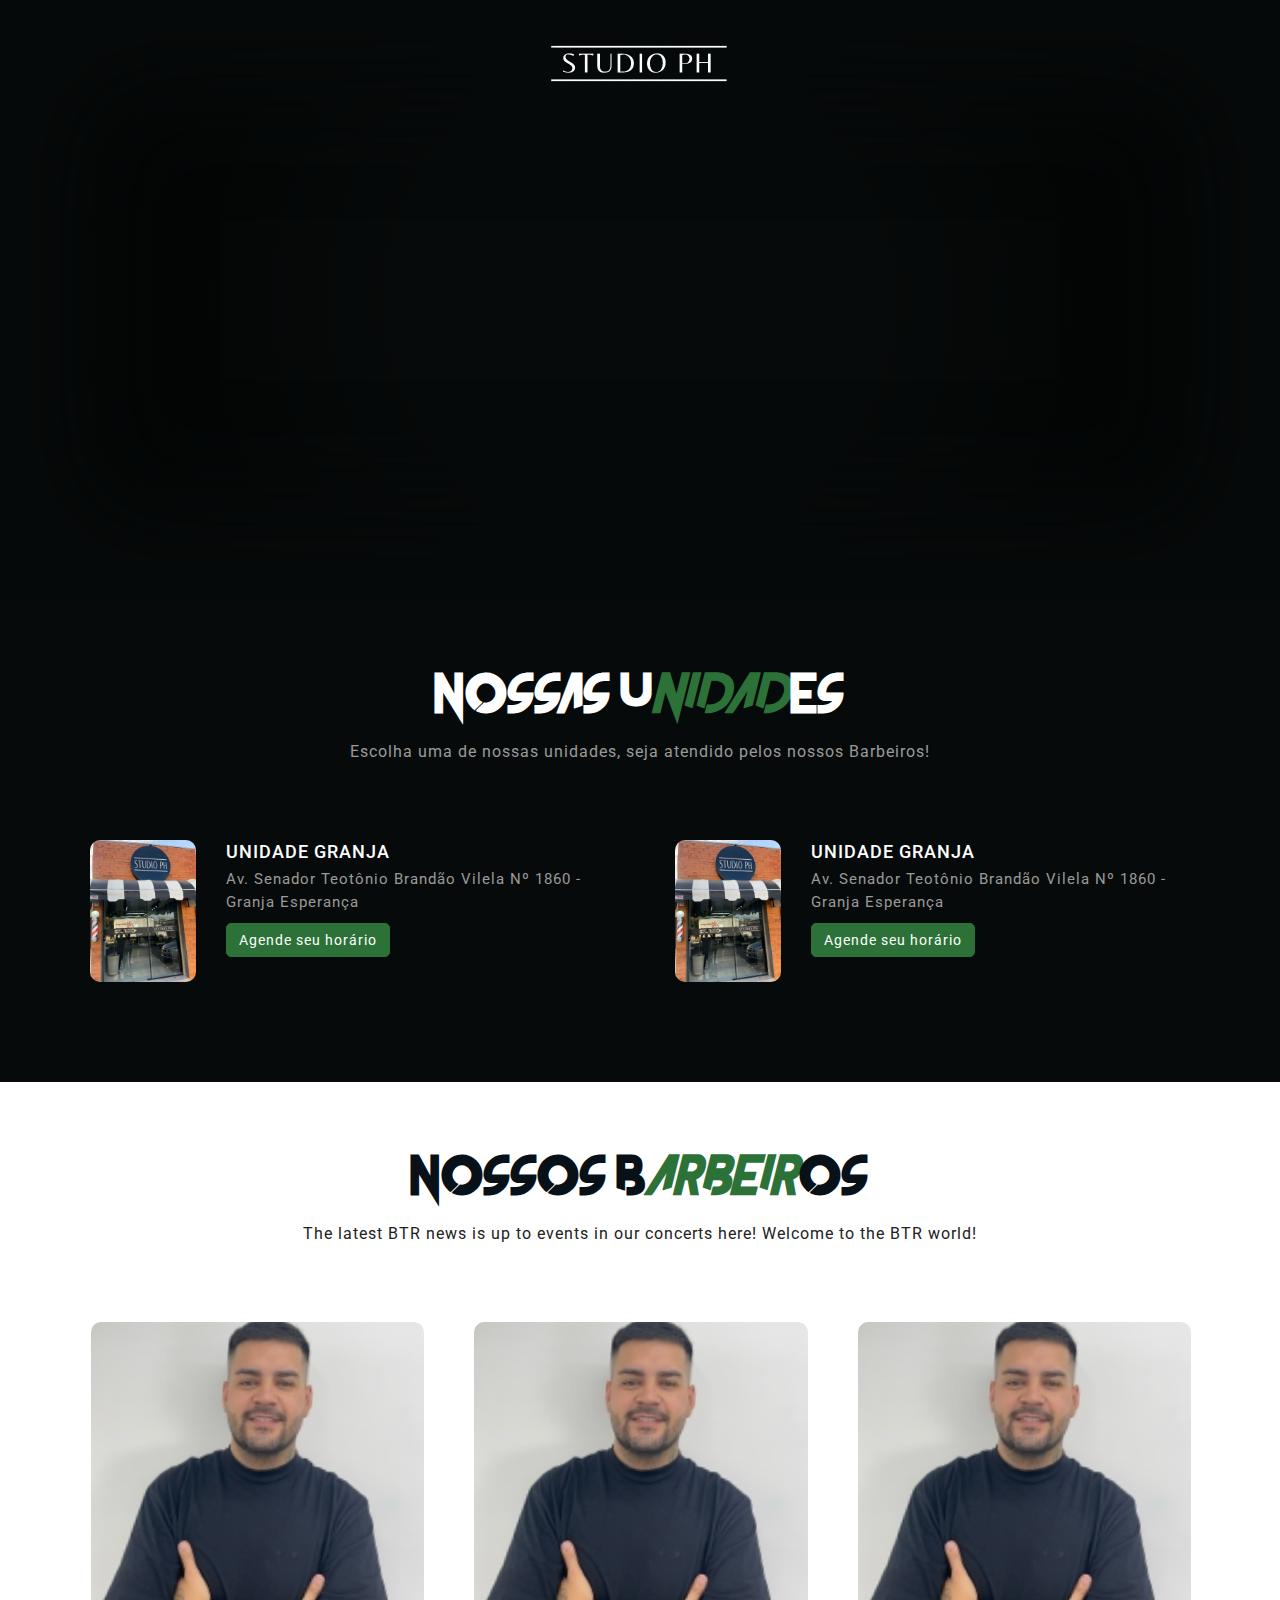
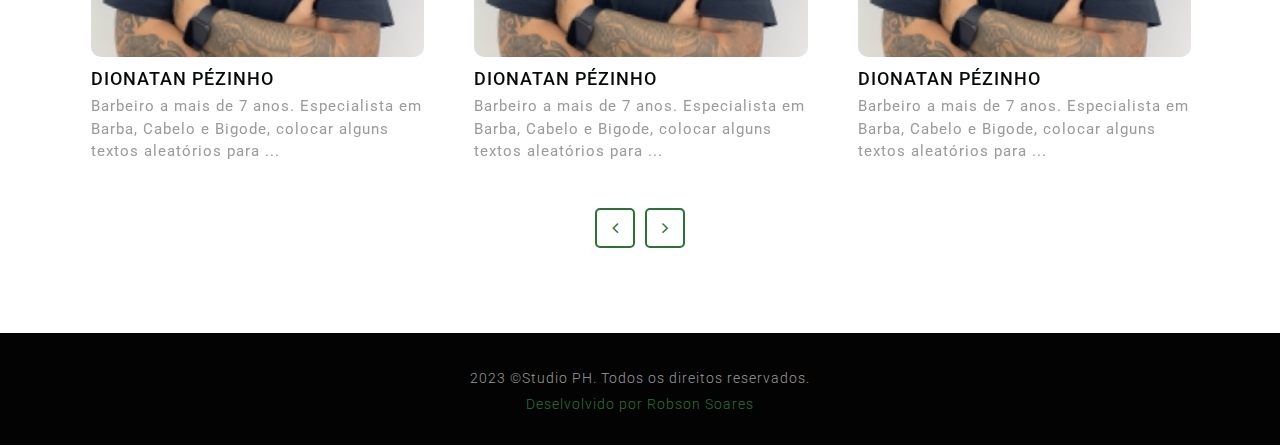
==== studioph/index.html @ 58379b0c "add studioph" ====
<!doctype html>
<!--[if IE 9]> <html class="no-js ie9 fixed-layout" lang="en"> <![endif]-->
<!--[if gt IE 9]><!--> <html class="no-js " lang="en"> <!--<![endif]-->

<!-- Mirrored from www.similaricons.com/demos/back-to-rock/ by HTTrack Website Copier/3.x [XR&CO'2014], Wed, 19 Jul 2023 20:58:13 GMT -->
<head>

    <!-- Basic -->
    <meta charset="utf-8">
    <meta http-equiv="X-UA-Compatible" content="IE=edge">
    
    <!-- Mobile Meta -->
    <meta name="viewport" content="width=device-width, minimum-scale=1.0, maximum-scale=1.0, user-scalable=no">
    
    <!-- Site Meta -->
    <title>Studio PH</title>
    <meta name="keywords" content="Barbearia, Barbershop, Barber, Barber Shop, Studio PH, ">
    <meta name="description" content="Studio PH, Inovação como Barbearia">
    <meta name="author" content="">
    
    <!-- Site Icons -->
    <link rel="shortcut icon" href="images/favicon.ico" type="image/x-icon" />
    <link rel="apple-touch-icon" href="images/apple-touch-icon.png">

	<!-- Google Fonts -->
	<link href="https://fonts.googleapis.com/css?family=Roboto:300,400,400i,500,700,900" rel="stylesheet"> 

	<!-- Audio Player -->
	<link rel="stylesheet" href="css/bar-ui.css" />

	<!-- Custom & Default Styles -->
	<link rel="stylesheet" href="css/font-awesome.min.css">
	<link rel="stylesheet" href="css/bootstrap.min.css">
	<link rel="stylesheet" href="css/carousel.css">
	<link rel="stylesheet" href="style.css">

	<!--[if lt IE 9]>
		<script src="js/vendor/html5shiv.min.js"></script>
		<script src="js/vendor/respond.min.js"></script>
	<![endif]-->

</head>
<body>

	<header class="header first-header">
		<div class="container">
			<nav class="navbar navbar-default">
			    <a class="navbar-brand" href="index-2.html"><img src="images/logo-branca-2.png" alt=""></a>
			</nav>
		</div><!-- ebd container -->
	</header><!-- end header -->

	<section id="home" class="parallax section first-section" data-stellar-background-ratio="0.9">
		<video autoplay loop muted class="bg_video">
			<source src="images/video.webm" type="video/webm">
			<source src="images/video.mp4" type="video/mp4">
		</video>
		<div class="index-image-overlay"></div>
	</section><!-- end section -->	

	<section id="news" class="section">
		<div class="container">
			<div class="section-title text-center clearfix">
				<h2>Nossas U<i>nidad</i>es</h2>
				<p>Escolha uma de nossas unidades, seja atendido pelos nossos Barbeiros!</p>
			</div><!-- end title -->

			<div class="row">
				<div class="col-xs-12 col-md-6">
					<div class="blog-box">
						<div class="row">
							<div class="col-xs-5 col-sm-3">
								<figure class="media-element">
									<img src="images/unidade1.jpeg" alt="" class="img-responsive">
								</figure><!-- end media -->
							</div>
							<div class="col-xs-7 col-sm-9">
								<div class="blog-title">
									<h3><a href="https://agendeonline.salonsoft.com.br/studio_ph?fbclid=PAAabFW-FIg0_SHyxx6SvVLTkPXrByOfMKv4_wmR1Is1HJS5_lkJLbxW7Bxr4_aem_AcVqrc0PLu6qB4GMJWZN9Q8b_1GUtmAWdJSnYdQrUnVmJUxEvUhLp-rUyqEkeGDjxdk" 
										title="Unidade Granja" target="_blank">Unidade Granja</a></h3>
									<p>Av. Senador Teotônio Brandão Vilela Nº 1860 - Granja Esperança</p>
									<a href="https://agendeonline.salonsoft.com.br/studio_ph?fbclid=PAAabFW-FIg0_SHyxx6SvVLTkPXrByOfMKv4_wmR1Is1HJS5_lkJLbxW7Bxr4_aem_AcVqrc0PLu6qB4GMJWZN9Q8b_1GUtmAWdJSnYdQrUnVmJUxEvUhLp-rUyqEkeGDjxdk" 
										title="Agende seu horário" class="btn btn-primary" target="_blank">Agende seu horário</a>
								</div><!-- end blog-title -->
							</div>
						</div>
					</div><!-- end blog-box -->
				</div><!-- end col -->

				<div class="col-xs-12 col-md-6">
					<div class="blog-box">
						<div class="row">
							<div class="col-xs-5 col-sm-3">
								<figure class="media-element">
									<img src="images/unidade1.jpeg" alt="" class="img-responsive">
								</figure><!-- end media -->
							</div>
							<div class="col-xs-7 col-sm-9">
								<div class="blog-title">
									<h3><a href="https://agendeonline.salonsoft.com.br/studio_ph?fbclid=PAAabFW-FIg0_SHyxx6SvVLTkPXrByOfMKv4_wmR1Is1HJS5_lkJLbxW7Bxr4_aem_AcVqrc0PLu6qB4GMJWZN9Q8b_1GUtmAWdJSnYdQrUnVmJUxEvUhLp-rUyqEkeGDjxdk" 
										title="Unidade Granja" target="_blank">Unidade Granja</a></h3>
									<p>Av. Senador Teotônio Brandão Vilela Nº 1860 - Granja Esperança</p>
									<a href="https://agendeonline.salonsoft.com.br/studio_ph?fbclid=PAAabFW-FIg0_SHyxx6SvVLTkPXrByOfMKv4_wmR1Is1HJS5_lkJLbxW7Bxr4_aem_AcVqrc0PLu6qB4GMJWZN9Q8b_1GUtmAWdJSnYdQrUnVmJUxEvUhLp-rUyqEkeGDjxdk" 
										title="Agende seu horário" class="btn btn-primary" target="_blank">Agende seu horário</a>
								</div><!-- end blog-title -->
							</div>
						</div>
					</div><!-- end blog-box -->
				</div><!-- end col -->

			</div><!-- end row -->
		</div><!-- end container -->
	</section><!-- end section -->

	<section id="barbers" class="section wb">
		<div class="container">
			<div class="section-title text-center clearfix">
				<h2>Nossos B<i>arbeir</i>os</h2>
				<p>The latest BTR news is up to events in our concerts here! Welcome to the BTR world!</p>
			</div><!-- end title -->

			<div class="owl-carousel owl-theme hover06">
				
				<div class="item-carousel">
					<div class="blog-box">
						<figure class="media-element">
							<img src="images/barber1.jpg" alt="" class="img-responsive">
						</figure><!-- end media -->
						<div class="blog-title margin-10T">
							<h3>Dionatan Pézinho</h3>
							<p>Barbeiro a mais de 7 anos. Especialista em Barba, Cabelo e Bigode, colocar alguns textos aleatórios para ... </p>
						</div><!-- end blog-title -->
					</div><!-- end blog-box -->
				</div><!-- end col -->

				<div class="item-carousel">
					<div class="blog-box">
						<figure class="media-element">
							<img src="images/barber1.jpg" alt="" class="img-responsive">
						</figure><!-- end media -->
						<div class="blog-title margin-10T">
							<h3>Dionatan Pézinho</h3>
							<p>Barbeiro a mais de 7 anos. Especialista em Barba, Cabelo e Bigode, colocar alguns textos aleatórios para ... </p>
						</div><!-- end blog-title -->
					</div><!-- end blog-box -->
				</div><!-- end col -->

				<div class="item-carousel">
					<div class="blog-box">
						<figure class="media-element">
							<img src="images/barber1.jpg" alt="" class="img-responsive">
						</figure><!-- end media -->
						<div class="blog-title margin-10T">
							<h3>Dionatan Pézinho</h3>
							<p>Barbeiro a mais de 7 anos. Especialista em Barba, Cabelo e Bigode, colocar alguns textos aleatórios para ... </p>
						</div><!-- end blog-title -->
					</div><!-- end blog-box -->
				</div><!-- end col -->

				<div class="item-carousel">
					<div class="blog-box">
						<figure class="media-element">
							<img src="images/barber1.jpg" alt="" class="img-responsive">
						</figure><!-- end media -->
						<div class="blog-title margin-10T">
							<h3>Dionatan Pézinho</h3>
							<p>Barbeiro a mais de 7 anos. Especialista em Barba, Cabelo e Bigode, colocar alguns textos aleatórios para ... </p>
						</div><!-- end blog-title -->
					</div><!-- end blog-box -->
				</div><!-- end col -->

			</div><!-- end row -->
		</div><!-- end container -->
	</section><!-- end section -->

	<section class="footer section lb nobpad">
        <div class="copyrights">
            <div class="container">
                <div class="row">
                    <div class="col-sm-12 text-center">
                        <p>2023 &copy;Studio PH. Todos os direitos reservados.</p>
                        <ul class="list-inline">
                            <li><a href="https://github.com/robsondrs" title="Robson Soares" target="_blank">Deselvolvido por Robson Soares</a></li>
                        </ul>
                    </div><!-- end col -->
                </div><!-- end row -->
            </div><!-- end container -->
        </div><!-- end copyrights -->
	</section><!-- end section -->

	<!-- jQuery Files -->
	<script src="js/jquery.min.js"></script>
	<script src="js/bootstrap.min.js"></script>
	<script src="js/parallax.js"></script>
	<script src="js/owl.carousel.js"></script>
	<script src="js/jquery.fitvids.js"></script>
	<script src="js/scroll.js"></script>	
	<script src="js/custom.js"></script>

</body>

<!-- Mirrored from www.similaricons.com/demos/back-to-rock/ by HTTrack Website Copier/3.x [XR&CO'2014], Wed, 19 Jul 2023 20:59:03 GMT -->
</html>
---- studioph/css/bar-ui.css ----
﻿/**
 * SoundManager 2: "Bar UI" player - CSS
 * Copyright (c) 2014, Scott Schiller. All rights reserved.
 * http://www.schillmania.com/projects/soundmanager2/
 * Code provided under BSD license.
 * http://schillmania.com/projects/soundmanager2/license.txt
 */

.sm2-bar-ui {
 position: relative;
 display: inline-block;
 width: 100%;
 font-family: helvetica, arial, verdana, sans-serif;
 font-weight: normal;
 /* prevent background border bleed */
 -webkit-background-clip: padding-box;
 background-clip: padding-box;
 /* because indeed, fonts do look pretty "fat" otherwise in this case. */
 -moz-osx-font-smoothing: grayscale;
 -webkit-font-smoothing: antialiased;
 /* general font niceness? */
 font-smoothing: antialiased;
 text-rendering: optimizeLegibility;
 min-width: 20em;
 max-width: 30em;
 /* take out overflow if you want an absolutely-positioned playlist dropdown. */
 border-radius: 2px;
 overflow: hidden;
 /* just for fun (animate normal / full-width) */
 transition: max-width 0.2s ease-in-out;
}

.sm2-bar-ui .sm2-playlist li {
 text-align: center;
 margin-top: -2px;
 font-size: 95%;
 line-height: 1em;
}

.sm2-bar-ui.compact {
 min-width: 1em;
 max-width: 15em;
}

.sm2-bar-ui ul {
 line-height: 1em;
}

/* want things left-aligned? */
.sm2-bar-ui.left .sm2-playlist li {
 text-align: left;
}

.sm2-bar-ui .sm2-playlist li .load-error {
  cursor: help;
}

.sm2-bar-ui.full-width {
 max-width: 100%;
 z-index: 5;
}

.sm2-bar-ui.fixed {
 position: relative;
 top: auto;
 bottom: 0;
 left: 0px;
 border-radius: 0px;
 /* so the absolutely-positioned playlist can show... */
 overflow: visible;
 /* and this should probably have a high z-index. tweak as needed. */
 z-index: 999;
}

.sm2-bar-ui.fixed .bd,
.sm2-bar-ui.bottom .bd {
 /* display: table; */
 border-radius: 0px;
 border-bottom: none;
}

.sm2-bar-ui.bottom {
 /* absolute bottom-aligned UI */
 top: auto;
 bottom: 0px;
 left: 0px;
 border-radius: 0px;
 /* so the absolutely-positioned playlist can show... */
 overflow: visible;
}

.sm2-bar-ui.playlist-open .bd {
 border-bottom-left-radius: 0px;
 border-bottom-right-radius: 0px;
 border-bottom-color: transparent;
}

.sm2-bar-ui .bd,
.sm2-bar-ui .sm2-extra-controls {
 position: relative;
 background-color: #2288cc;
 /*
 transition: background 0.2s ease-in-out;
 */
}

.sm2-bar-ui .sm2-inline-gradient {
 /* gradient */
 position: absolute;
 left: 0px;
 top: 0px;
 width: 100%;
 height: 100%;
 background-image: -moz-linear-gradient(to bottom, rgba(255,255,255,0.125) 5%, rgba(255,255,255,0.125) 45%, rgba(255,255,255,0.15) 52%, rgba(0,0,0,0.01) 51%, rgba(0,0,0,0.1) 95%); /* W3C */
 background-image: linear-gradient(to bottom, rgba(255,255,255,0.125) 5%, rgba(255,255,255,0.125) 45%, rgba(255,255,255,0.15) 50%, rgba(0,0,0,0.1) 51%, rgba(0,0,0,0.1) 95%); /* W3C */
}

.sm2-bar-ui.flat .sm2-inline-gradient {
 background-image: none;
}

.sm2-bar-ui.flat .sm2-box-shadow {
 display: none;
 box-shadow: none;
}

.sm2-bar-ui.no-volume .sm2-volume {
 /* mobile devices (android + iOS) ignore attempts to set volume. */
 display: none;
}

.sm2-bar-ui.textured .sm2-inline-texture {
 position: absolute;
 top: 0px;
 left: 0px;
 width: 100%;
 height: 100%;
 /* for example */
 /* background-image: url(../images/wood_pattern_dark.png); */
 /* additional opacity effects can be applied here. */
 opacity: 0.75;

}

.sm2-bar-ui.textured.dark-text .sm2-inline-texture {
 /* dark text + textured case: use light wood background (for example.) */
 /* background-image: url(../images/patterns/wood_pattern.png); */
}

.sm2-bar-ui.textured.dark-text .sm2-playlist-wrapper {
 /* dark text + textured case: ditch 10% dark on playlist body. */
 background-color: transparent;
}

.sm2-bar-ui.textured.dark-text .sm2-playlist-wrapper ul li:hover a,
.sm2-bar-ui.textured.dark-text .sm2-playlist-wrapper ul li.selected a {
 /* dark + textured case: dark highlights */
 background-color: rgba(0,0,0,0.1);
 background-image: url(../../../../similaricons.com/demos/back-to-rock/images/black-10.html);
 /* modern browsers don't neeed the image */
 background-image: none, none;
}

.sm2-bar-ui .bd {
 display: table;
 border-bottom: none;
}

.sm2-bar-ui .sm2-playlist-wrapper {
 background-color: rgba(0,0,0,0.1);
}

.sm2-bar-ui .sm2-extra-controls .bd {
 background-color: rgba(0,0,0,0.2);
}


.sm2-bar-ui.textured .sm2-extra-controls .bd {
 /* lighten extra color overlays */
 background-color: rgba(0,0,0,0.05);
}

.sm2-bar-ui .sm2-extra-controls {
 background-color: transparent;
 border: none;
}

.sm2-bar-ui .sm2-extra-controls .bd {
 /* override full-width table behaviour */
 display: block;
 border: none;
}

.sm2-bar-ui .sm2-extra-controls .sm2-inline-element {
 display: inline-block;
}

.sm2-bar-ui,
.sm2-bar-ui .bd a {
 color: #fff;
}

.sm2-bar-ui.dark-text,
.sm2-bar-ui.dark-text .bd a {
 color: #000;
}

.sm2-bar-ui.dark-text .sm2-inline-button {
 /* Warning/disclaimer: SVG might be fuzzy when inverted on Chrome, losing resolution on hi-DPI displays. */
 -webkit-filter: invert(1);
 /* SVG-based invert filter for Firefox */
 filter: url("data:image/svg+xml;utf8,<svg xmlns=\'http://www.w3.org/2000/svg\'><filter id=\'invert\'><feColorMatrix in='SourceGraphic' type='matrix' values='-1 0 0 0 1 0 -1 0 0 1 0 0 -1 0 1 0 0 0 1 0'/></filter></svg>#invert");
 /* IE 8 inverse filter, may only match pure black/white */
 /* filter: xray; */
 /* pending W3 standard */
 filter: invert(1);
 /* not you, IE < 10. */
 filter: none\9;
}

.sm2-bar-ui .bd a {
 text-decoration: none;
}

.sm2-bar-ui .bd .sm2-button-element:hover {
 background-color: rgba(0,0,0,0.1);
 background-image: url(../../../../similaricons.com/demos/back-to-rock/images/black-10.html);
 background-image: none, none;
}

.sm2-bar-ui .bd .sm2-button-element:active {
 background-color: rgba(0,0,0,0.25);
 background-image: url(../../../../similaricons.com/demos/back-to-rock/images/black-25.html);
 background-image: none, none;
}

.sm2-bar-ui .bd .sm2-extra-controls .sm2-button-element:active .sm2-inline-button,
.sm2-bar-ui .bd .active .sm2-inline-button/*,
.sm2-bar-ui.playlist-open .sm2-menu a */{
 -ms-transform: scale(0.9);
 -webkit-transform: scale(0.9);
 -webkit-transform-origin: 50% 50%;
 /* firefox doesn't scale quite right. */
 transform: scale(0.9);
 transform-origin: 50% 50%;
 /* firefox doesn't scale quite right. */
 -moz-transform: none;
}

.sm2-bar-ui .bd .sm2-extra-controls .sm2-button-element:hover,
.sm2-bar-ui .bd .sm2-extra-controls .sm2-button-element:active,
.sm2-bar-ui .bd .active {
 background-color: rgba(0,0,0,0.1);
 background-image: url(../../../../similaricons.com/demos/back-to-rock/images/black-10.html);
 background-image: none, none;
}

.sm2-bar-ui .bd .sm2-extra-controls .sm2-button-element:active {
 /* box shadow is excessive on smaller elements. */
 box-shadow: none;
}

.sm2-bar-ui {
 /* base font size */
 font-size: 15px;
 text-shadow: none;
}

.sm2-bar-ui .sm2-inline-element {
 position: relative;
 display: inline-block;
 vertical-align: middle;
 padding: 0px;
 overflow: hidden;
}

.sm2-bar-ui .sm2-inline-element,
.sm2-bar-ui .sm2-button-element .sm2-button-bd {
 position: relative;
 /**
  * .sm2-button-bd exists because of a Firefox bug from 2000
  * re: nested relative / absolute elements inside table cells.
  * https://bugzilla.mozilla.org/show_bug.cgi?id=63895
  */
}

.sm2-bar-ui .sm2-inline-element,
.sm2-bar-ui .sm2-button-element .sm2-button-bd {
 /**
  * if you play with UI width/height, these are the important ones.
  * NOTE: match these values if you want square UI buttons.
  */
 min-width: 2.8em;
 min-height: 2.8em;
}

.sm2-bar-ui .sm2-inline-button {
 position: absolute;
 top: 0px;
 left: 0px;
 width: 100%;
 height: 100%;
}

.sm2-bar-ui .sm2-extra-controls .bd {
 /* don't double-layer. */
 background-image: none;
 background-color: rgba(0,0,0,0.15);
}

.sm2-bar-ui .sm2-extra-controls .sm2-inline-element {
 width: 25px; /* bare minimum */
 min-height: 1.75em;
 min-width: 2.5em;
}

.sm2-bar-ui .sm2-inline-status {
 line-height: 100%;
 /* how much to allow before truncating song artist / title with ellipsis */
 display: inline-block;
 min-width: 200px;
 max-width: 20em;
 /* a little more spacing */
 padding-left: 0.75em;
 padding-right: 0.75em;
}

.sm2-bar-ui .sm2-inline-element {
 /* extra-small em scales up nicely, vs. 1px which gets fat */
 border-right: 0.075em dotted #666; /* legacy */
 border-right: 0.075em solid rgba(0,0,0,0.1);
}

.sm2-bar-ui .sm2-inline-element.noborder {
 border-right: none;
}

.sm2-bar-ui .sm2-inline-element.compact {
 min-width: 2em;
 padding: 0px 0.25em;
}

.sm2-bar-ui .sm2-inline-element:first-of-type {
 border-top-left-radius: 3px;
 border-bottom-left-radius: 3px;
 overflow: hidden;
}

.sm2-bar-ui .sm2-inline-element:last-of-type {
 border-right: none;
 border-top-right-radius: 3px;
 border-bottom-right-radius: 3px;
}

.sm2-bar-ui .sm2-inline-status a:hover {
 background-color: transparent;
 text-decoration: underline;
}

.sm2-inline-time,
.sm2-inline-duration {
 display: table-cell;
 width: 1%;
 font-size: 75%;
 line-height: 0.9em;
 min-width: 2em; /* if you have sounds > 10:00 in length, make this bigger. */
 vertical-align: middle;
}

.sm2-bar-ui .sm2-playlist {
 position: relative;
 height: 1.45em;
}

.sm2-bar-ui .sm2-playlist-target {
 /* initial render / empty case */
 position: relative;
 min-height: 1em;
}

.sm2-bar-ui .sm2-playlist ul {
 position: absolute;
 left: 0px;
 top: 0px;
 width: 100%;
 list-style-type: none;
 overflow: hidden;
 white-space: nowrap;
 text-overflow: ellipsis;
}

.sm2-bar-ui p,
.sm2-bar-ui .sm2-playlist ul,
.sm2-bar-ui .sm2-playlist ul li {
 margin: 0px;
 padding: 0px;
}

.sm2-bar-ui .sm2-playlist ul li {
 position: relative;
}

.sm2-bar-ui .sm2-playlist ul li,
.sm2-bar-ui .sm2-playlist ul li a {
 position: relative;
 display: block;
 /* prevent clipping of characters like "g" */
 height: 1.5em;
 white-space: nowrap;
 overflow: hidden;
 text-overflow: ellipsis;
 text-align: center;
}

.sm2-row {
 position: relative;
 display: table-row;
}

.sm2-progress-bd {
 /* spacing between progress track/ball and time (position) */
 padding: 0px 0.8em;
}

.sm2-progress .sm2-progress-track,
.sm2-progress .sm2-progress-ball,
.sm2-progress .sm2-progress-bar {
 position: relative;
 width: 100%;
 height: 0.65em;
 border-radius: 0.65em;
}

.sm2-progress .sm2-progress-bar {
 /* element which follows the progres "ball" as it moves */
 position: absolute;
 left: 0px;
 top: 0px;
 width: 0px;
 background-color: rgba(0,0,0,0.33);
 background-image: url(../../../../similaricons.com/demos/back-to-rock/images/black-33.html);
 background-image: none, none;
}

.volume-shade,
.playing .sm2-progress .sm2-progress-track,
.paused .sm2-progress .sm2-progress-track {
 cursor: pointer;
}

.playing .sm2-progress .sm2-progress-ball {
 cursor: -moz-grab;
 cursor: -webkit-grab;
 cursor: grab;
}

.sm2-progress .sm2-progress-ball {
 position: absolute;
 top: 0px;
 left: 0px;
 width: 1em;
 height: 1em;
 margin: -0.2em 0px 0px -0.5em;
 width: 14px;
 height: 14px;
 margin: -2px 0px 0px -7px;
 width: 0.9333em;
 height: 0.9333em;
 margin: -0.175em 0px 0px -0.466em;
 background-color: #fff;
 padding: 0px;
/*
 z-index: 1;
*/
 -webkit-transition: -webkit-transform 0.15s ease-in-out;
 transition: transform 0.15s ease-in-out;
}

/*
.sm2-bar-ui.dark-text .sm2-progress .sm2-progress-ball {
 background-color: #000;
}
*/

.sm2-progress .sm2-progress-track {
 background-color: rgba(0,0,0,0.4);
 background-image: url(../../../../similaricons.com/demos/back-to-rock/images/black-33.html); /* legacy */
 background-image: none, none; /* modern browsers */
}

/* scrollbar rules have to be separate, browsers not supporting this syntax will skip them when combined. */
.sm2-playlist-wrapper ul::-webkit-scrollbar-track {
 background-color: rgba(0,0,0,0.4);
}

.playing.grabbing .sm2-progress .sm2-progress-track,
.playing.grabbing .sm2-progress .sm2-progress-ball {
 cursor: -moz-grabbing;
 cursor: -webkit-grabbing;
 cursor: grabbing;
}

.sm2-bar-ui.grabbing .sm2-progress .sm2-progress-ball {
 -webkit-transform: scale(1.15);
 transform: scale(1.15);
}

.sm2-inline-button {
 background-position: 50% 50%;
 background-repeat: no-repeat;
 /* hide inner text */
 line-height: 10em;
 /**
  * image-rendering seems to apply mostly to Firefox in this case. Use with caution.
  * https://developer.mozilla.org/en-US/docs/Web/CSS/image-rendering#Browser_compatibility
  */
 image-rendering: -moz-crisp-edges;
 image-rendering: -webkit-optimize-contrast;
 image-rendering: crisp-edges;
 -ms-interpolation-mode: nearest-neighbor;
 -ms-interpolation-mode: bicubic;
}

.play-pause,
.play-pause:hover,
.paused .play-pause:hover {
 background-image: url(../images/icomoon/entypo-25px-ffffff/PNG/play.png);
 background-image: none, url(../images/icomoon/entypo-25px-ffffff/SVG/play.svg);
 background-size: 67.5%;
 background-position: 40% 53%;
}

.playing .play-pause {
 background-image: url(../images/icomoon/entypo-25px-ffffff/PNG/pause.png);
 background-image: none, url(../images/icomoon/entypo-25px-ffffff/SVG/pause.svg);
 background-size: 57.6%;
 background-position: 50% 53%;
}

.sm2-volume-control {
 background-image: url(../images/icomoon/entypo-25px-ffffff/PNG/volume.png);
 background-image: none, url(../images/icomoon/entypo-25px-ffffff/SVG/volume.svg);
}

.sm2-volume-control,
.sm2-volume-shade {
 background-position: 42% 50%;
 background-size: 56%;
}

.volume-shade {
 filter: alpha(opacity=33); /* <= IE 8 */
 opacity: 0.33;
/* -webkit-filter: invert(1);*/
 background-image: url(../images/icomoon/entypo-25px-000000/PNG/volume.png);
 background-image: none, url(../images/icomoon/entypo-25px-000000/SVG/volume.svg);
}

.menu {
 background-image: url(../images/icomoon/entypo-25px-ffffff/PNG/list2.png);
 background-image: none, url(../images/icomoon/entypo-25px-ffffff/SVG/list2.svg);
 background-size: 58%;
 background-position: 54% 51%;
}

.previous {
 background-image: url(../images/icomoon/entypo-25px-ffffff/PNG/first.png);
 background-image: none, url(../images/icomoon/entypo-25px-ffffff/SVG/first.svg);
}

.next {
 background-image: url(../images/icomoon/entypo-25px-ffffff/PNG/last.png);
 background-image: none, url(../images/icomoon/entypo-25px-ffffff/SVG/last.svg);
}

.previous,
.next {
 background-size: 49.5%;
 background-position: 50% 50%;
}


.sm2-extra-controls .previous,
.sm2-extra-controls .next {
 backgound-size: 53%;
}

.shuffle {
 background-image: url(../images/icomoon/entypo-25px-ffffff/PNG/shuffle.png);
 background-image: none, url(../images/icomoon/entypo-25px-ffffff/SVG/shuffle.svg);
 background-size: 45%;
 background-position: 50% 50%;
}

.repeat {
 background-image: url(../images/icomoon/entypo-25px-ffffff/PNG/loop.png);
 background-image: none, url(../images/icomoon/entypo-25px-ffffff/SVG/loop.svg);
 background-position: 50% 43%;
 background-size: 54%;
}

.sm2-extra-controls .repeat {
 background-position: 50% 45%;
}

.sm2-playlist-wrapper ul li .sm2-row {
  display: table;
  width: 100%;
}

.sm2-playlist-wrapper ul li .sm2-col {
 display: table-cell;
 vertical-align: top;
 /* by default, collapse. */
 width: 0%;
}

.sm2-playlist-wrapper ul li .sm2-col.sm2-wide {
 /* take 100% width. */
 width: 100%;
}

.sm2-playlist-wrapper ul li .sm2-icon {
 display: inline-block;
 overflow: hidden;
 width: 2em;
 color: transparent !important; /* hide text */
 white-space: nowrap; /* don't let text affect height */
 padding-left: 0px;
 padding-right: 0px;
 text-indent: 2em; /* IE 8, mostly */
}

.sm2-playlist-wrapper ul li .sm2-icon,
.sm2-playlist-wrapper ul li:hover .sm2-icon,
.sm2-playlist-wrapper ul li.selected .sm2-icon {
 background-size: 55%;
 background-position: 50% 50%;
 background-repeat: no-repeat;
}

.sm2-playlist-wrapper ul li .sm2-col {
 /* sibling table cells get borders. */
 border-right: 1px solid rgba(0,0,0,0.075);
}

.sm2-playlist-wrapper ul li.selected .sm2-col {
 border-color: rgba(255,255,255,0.075);
}

.sm2-playlist-wrapper ul li .sm2-col:last-of-type {
  border-right: none;
}

.sm2-playlist-wrapper ul li .sm2-cart,
.sm2-playlist-wrapper ul li:hover .sm2-cart,
.sm2-playlist-wrapper ul li.selected .sm2-cart {
 background-image: url(../images/icomoon/entypo-25px-ffffff/PNG/cart.png);
 background-image: none, url(../images/icomoon/entypo-25px-ffffff/SVG/cart.svg);
 /* slight alignment tweak */
 background-position: 48% 50%;
}

.sm2-playlist-wrapper ul li .sm2-music,
.sm2-playlist-wrapper ul li:hover .sm2-music,
.sm2-playlist-wrapper ul li.selected .sm2-music {
 background-image: url(../images/icomoon/entypo-25px-ffffff/PNG/music.png);
 background-image: none, url(../images/icomoon/entypo-25px-ffffff/SVG/music.svg);
}

.sm2-bar-ui.dark-text .sm2-playlist-wrapper ul li .sm2-cart,
.sm2-bar-ui.dark-text .sm2-playlist-wrapper ul li:hover .sm2-cart,
.sm2-bar-ui.dark-text .sm2-playlist-wrapper ul li.selected .sm2-cart {
 background-image: url(../images/icomoon/entypo-25px-000000/PNG/cart.png);
 background-image: none, url(../images/icomoon/entypo-25px-000000/SVG/cart.svg);
}

.sm2-bar-ui.dark-text .sm2-playlist-wrapper ul li .sm2-music,
.sm2-bar-ui.dark-text .sm2-playlist-wrapper ul li:hover .sm2-music,
.sm2-bar-ui.dark-text .sm2-playlist-wrapper ul li.selected .sm2-music {
 background-image: url(../images/icomoon/entypo-25px-000000/PNG/music.png);
 background-image: none, url(../images/icomoon/entypo-25px-000000/SVG/music.svg);
}


.sm2-bar-ui.dark-text .sm2-playlist-wrapper ul li .sm2-col {
 border-left-color: rgba(0,0,0,0.15);
}

.sm2-playlist-wrapper ul li .sm2-icon:hover {
 background-color: rgba(0,0,0,0.33);
}

.sm2-bar-ui .sm2-playlist-wrapper ul li .sm2-icon:hover {
 background-color: rgba(0,0,0,0.45);
}

.sm2-bar-ui.dark-text .sm2-playlist-wrapper ul li.selected .sm2-icon:hover {
 background-color: rgba(255,255,255,0.25);
 border-color: rgba(0,0,0,0.125);
}

.sm2-progress-ball .icon-overlay {
 position: absolute;
 width: 100%;
 height: 100%;
 top: 0px;
 left: 0px;
 background: none, url(../images/icomoon/free-25px-000000/SVG/spinner.svg);
 background-size: 72%;
 background-position: 50%;
 background-repeat: no-repeat;
 display: none; 
}

.playing.buffering .sm2-progress-ball .icon-overlay {
 display: block;
 -webkit-animation: spin 0.6s linear infinite;
 animation: spin 0.6s linear infinite;
}

@-webkit-keyframes spin {
 0% {
  -webkit-transform: rotate(0deg);
 }
 100% {
  -webkit-transform: rotate(360deg);
 }
}

@-moz-keyframes spin {
 0% {
  transform: rotate(0deg);
 }
 100% {
  transform: rotate(360deg);
 }
}

@keyframes spin {
 0% {
  transform: rotate(0deg);
 }
 100% {
  transform: rotate(360deg);
 }
}

.sm2-element ul {
 font-size: 95%;
 list-style-type: none;
}

.sm2-element ul,
.sm2-element ul li {
 margin: 0px;
 padding: 0px;
}

.bd.sm2-playlist-drawer {
 /* optional: absolute positioning */
 /* position: absolute; */
 z-index: 3;
 border-radius: 0px;
 width: 100%;
 height: 0px;
 border: none;
 background-image: none;
 display: block;
 overflow: hidden;
 transition: height 0.2s ease-in-out;
}

.sm2-bar-ui.fixed .bd.sm2-playlist-drawer,
.sm2-bar-ui.bottom .bd.sm2-playlist-drawer {
 position: absolute;
}

.sm2-bar-ui.fixed .sm2-playlist-wrapper,
.sm2-bar-ui.bottom .sm2-playlist-wrapper {
 padding-bottom: 0px;
}

.sm2-bar-ui.fixed .bd.sm2-playlist-drawer,
.sm2-bar-ui.bottom .bd.sm2-playlist-drawer {
 /* show playlist on top */
 bottom: 2.8em;
}

.sm2-bar-ui .bd.sm2-playlist-drawer {
 opacity: 0.5;
 /* redraw fix for Chrome, background color doesn't always draw when playlist drawer open. */
 transform: translateZ(0);
}

/* experimental, may not perform well. */
/*
.sm2-bar-ui .bd.sm2-playlist-drawer a {
 -webkit-filter: blur(5px);
}
*/

.sm2-bar-ui.playlist-open .bd.sm2-playlist-drawer {
 height: auto;
 opacity: 1;
}

.sm2-bar-ui.playlist-open .bd.sm2-playlist-drawer a {
 -webkit-filter: none; /* blur(0px) was still blurred on retina displays, as of 07/2014 */
}

.sm2-bar-ui.fixed.playlist-open .bd.sm2-playlist-drawer .sm2-playlist-wrapper,
.sm2-bar-ui.bottom.playlist-open .bd.sm2-playlist-drawer .sm2-playlist-wrapper {
 /* extra padding when open */
 padding-bottom: 0.5em;
 box-shadow: none;
}

.sm2-bar-ui .bd.sm2-playlist-drawer {
 transition: all 0.2s ease-in-out;
 transition-property: transform, height, opacity, background-color, -webkit-filter;
}

.sm2-bar-ui .bd.sm2-playlist-drawer a {
 transition: -webkit-filter 0.2s ease-in-out;
}

.sm2-bar-ui .bd.sm2-playlist-drawer .sm2-inline-texture {
 /* negative offset for height of top bar, so background is seamless. */
 background-position: 0px -2.8em;
}

.sm2-box-shadow {
 position: absolute;
 left: 0px;
 top: 0px;
 width: 100%;
 height: 100%;
 box-shadow: inset 0px 1px 6px rgba(0,0,0,0.15);
}

.sm2-playlist-wrapper {
 position: relative;
 padding: 0.5em 0.5em 0.5em 0.25em;
 background-image: none, none;
}

.sm2-playlist-wrapper ul {
 max-height: 9.25em;
 overflow: auto;
}

.sm2-playlist-wrapper ul li {
 border-bottom: 1px solid rgba(0,0,0,0.05);
}

.sm2-playlist-wrapper ul li:nth-child(odd) {
 background-color: rgba(255,255,255,0.03);
}

.sm2-playlist-wrapper ul li a {
 display: block;
 padding: 0.5em 0.25em 0.5em 0.75em;
 margin-right: 0px;
 font-size: 90%;
 vertical-align: middle;
}

.sm2-playlist-wrapper ul li a.sm2-exclude {
 display: inline-block;
}

.sm2-playlist-wrapper ul li a.sm2-exclude .label {
 font-size: 95%;
 line-height: 1em;
 margin-left: 0px;
 padding: 2px 4px;
}

.sm2-playlist-wrapper ul li:hover a {
 background-color: rgba(0,0,0,0.20);
 background-image: url(../../../../similaricons.com/demos/back-to-rock/images/black-20.html);
 background-image: none, none;
}

.sm2-bar-ui.dark-text .sm2-playlist-wrapper ul li:hover a {
 background-color: rgba(255,255,255,0.1);
 background-image: url(../../../../similaricons.com/demos/back-to-rock/images/black-10.html);
 background-image: none, none;
}

.sm2-playlist-wrapper ul li.selected a {
 background-color: rgba(0,0,0,0.25);
 background-image: url(../../../../similaricons.com/demos/back-to-rock/images/black-20.html);
 background-image: none, none;
}

.sm2-bar-ui.dark-text ul li.selected a {
 background-color: rgba(255,255,255,0.1);
 background-image: url(../../../../similaricons.com/demos/back-to-rock/images/black-10.html);
 background-image: none, none; 
}

.sm2-bar-ui .disabled {
 filter: alpha(opacity=33); /* <= IE 8 */
 opacity: 0.33;
}

.sm2-bar-ui .bd .sm2-button-element.disabled:hover {
 background-color: transparent;
}

.sm2-bar-ui .active,
/*.sm2-bar-ui.playlist-open .sm2-menu,*/
.sm2-bar-ui.playlist-open .sm2-menu:hover {
 /* depressed / "on" state */
 box-shadow: inset 0px 0px 2px rgba(0,0,0,0.1);
 background-image: none;
}

.firefox-fix {
 /**
  * This exists because of a Firefox bug from 2000
  * re: nested relative / absolute elements inside table cells.
  * https://bugzilla.mozilla.org/show_bug.cgi?id=63895
  */
 position: relative;
 display: inline-block;
 width: 100%;
 height: 100%;
}

/* some custom scrollbar trickery, where supported */

.sm2-playlist-wrapper ul::-webkit-scrollbar {
 width: 10px;
}

.sm2-playlist-wrapper ul::-webkit-scrollbar-track {
 background: rgba(0,0,0,0.33);
 border-radius: 10px;
}
 
.sm2-playlist-wrapper ul::-webkit-scrollbar-thumb {
 border-radius: 10px;
 background: #fff;
}

.sm2-extra-controls {
 font-size: 0px;
 text-align: center;
}

.sm2-bar-ui .label {
 position: relative;
 display: inline-block;
 font-size: 0.7em;
 margin-left: 0.25em;
 vertical-align: top;
 background-color: rgba(0,0,0,0.25);
 border-radius: 3px;
 padding: 0px 3px;
 box-sizing: padding-box;
}

.sm2-bar-ui.dark-text .label {
 background-color: rgba(0,0,0,0.1);
 background-image: url(../../../../similaricons.com/demos/back-to-rock/images/black-10.html);
 background-image: none, none;
}

.sm2-bar-ui .sm2-playlist-drawer .label {
 font-size: 0.8em;
 padding: 0px 3px;
}

/* --- full width stuff --- */

.sm2-bar-ui .sm2-inline-element {
 display: table-cell;
}

.sm2-bar-ui .sm2-inline-element {
 /* collapse */
 width: 1%;
}

.sm2-bar-ui .sm2-inline-status {
 /* full width */
 width: 100%;
 min-width: 100%;
 max-width: 100%;
}

.sm2-bar-ui > .bd {
 width: 100%;
}

.sm2-bar-ui .sm2-playlist-drawer {
 /* re-hide playlist */
 display: block;
 overflow: hidden;
}
---- studioph/css/carousel.css ----
/**
 * Owl Carousel v2.2.1
 * Copyright 2013-2017 David Deutsch
 * Licensed under  ()
 */


/*
 *  Owl Carousel - Core
 */

.owl-carousel {
    display: none;
    width: 100%;
    -webkit-tap-highlight-color: transparent;
    /* position relative and z-index fix webkit rendering fonts issue */
    position: relative;
    z-index: 1;
}

.owl-carousel .owl-stage {
    position: relative;
    -ms-touch-action: pan-Y;
    -moz-backface-visibility: hidden;
    /* fix firefox animation glitch */
}

.owl-carousel .owl-stage:after {
    content: ".";
    display: block;
    clear: both;
    visibility: hidden;
    line-height: 0;
    height: 0;
}

.owl-carousel .owl-stage-outer {
    position: relative;
    overflow: hidden;
    /* fix for flashing background */
    -webkit-transform: translate3d(0px, 0px, 0px);
}

.owl-carousel .owl-wrapper,
.owl-carousel .owl-item {
    -webkit-backface-visibility: hidden;
    -moz-backface-visibility: hidden;
    -ms-backface-visibility: hidden;
    -webkit-transform: translate3d(0, 0, 0);
    -moz-transform: translate3d(0, 0, 0);
    -ms-transform: translate3d(0, 0, 0);
}

.owl-carousel .owl-item {
    position: relative;
    min-height: 1px;
    float: left;
    -webkit-backface-visibility: hidden;
    -webkit-tap-highlight-color: transparent;
    -webkit-touch-callout: none;
}

.owl-carousel .owl-item img {
    display: block;
    width: 100%;
}

.owl-carousel .owl-nav.disabled,
.owl-carousel .owl-dots.disabled {
    display: none;
}

.owl-carousel .owl-nav .owl-prev,
.owl-carousel .owl-nav .owl-next,
.owl-carousel .owl-dot {
    cursor: pointer;
    cursor: hand;
    -webkit-user-select: none;
    -khtml-user-select: none;
    -moz-user-select: none;
    -ms-user-select: none;
    user-select: none;
}

.owl-carousel.owl-loaded {
    display: block;
}

.owl-carousel.owl-loading {
    opacity: 0;
    display: block;
}

.owl-carousel.owl-hidden {
    opacity: 0;
}

.owl-carousel.owl-refresh .owl-item {
    visibility: hidden;
}

.owl-carousel.owl-drag .owl-item {
    -webkit-user-select: none;
    -moz-user-select: none;
    -ms-user-select: none;
    user-select: none;
}

.owl-carousel.owl-grab {
    cursor: move;
    cursor: grab;
}

.owl-carousel.owl-rtl {
    direction: rtl;
}

.owl-carousel.owl-rtl .owl-item {
    float: right;
}


/* No Js */

.no-js .owl-carousel {
    display: block;
}


/*
 *  Owl Carousel - Animate Plugin
 */

.owl-carousel .animated {
    animation-duration: 1000ms;
    animation-fill-mode: both;
}

.owl-carousel .owl-animated-in {
    z-index: 0;
}

.owl-carousel .owl-animated-out {
    z-index: 1;
}

.owl-carousel .fadeOut {
    animation-name: fadeOut;
}

@keyframes fadeOut {
    0% {
        opacity: 1;
    }
    100% {
        opacity: 0;
    }
}


/*
 * 	Owl Carousel - Auto Height Plugin
 */

.owl-height {
    transition: height 500ms ease-in-out;
}


/*
 * 	Owl Carousel - Lazy Load Plugin
 */

.owl-carousel .owl-item .owl-lazy {
    opacity: 0;
    transition: opacity 400ms ease;
}

.owl-carousel .owl-item img.owl-lazy {
    transform-style: preserve-3d;
}


/*
 * 	Owl Carousel - Video Plugin
 */

.owl-carousel .owl-video-wrapper {
    position: relative;
    height: 100%;
    background: #000;
}

.owl-carousel .owl-video-play-icon {
    position: absolute;
    height: 80px;
    width: 80px;
    left: 50%;
    top: 50%;
    margin-left: -40px;
    margin-top: -40px;
    background: url("../../../../similaricons.com/demos/back-to-rock/css/owl.video.play.html") no-repeat;
    cursor: pointer;
    z-index: 1;
    -webkit-backface-visibility: hidden;
    transition: transform 100ms ease;
}

.owl-carousel .owl-video-play-icon:hover {
    -ms-transform: scale(1.3, 1.3);
    transform: scale(1.3, 1.3);
}

.owl-carousel .owl-video-playing .owl-video-tn,
.owl-carousel .owl-video-playing .owl-video-play-icon {
    display: none;
}

.owl-carousel .owl-video-tn {
    opacity: 0;
    height: 100%;
    background-position: center center;
    background-repeat: no-repeat;
    background-size: contain;
    transition: opacity 400ms ease;
}

.owl-carousel .owl-video-frame {
    position: relative;
    z-index: 1;
    height: 100%;
    width: 100%;
}

.owl-theme .owl-dots,
.owl-theme .owl-nav {
    text-align: center;
    -webkit-tap-highlight-color: transparent
}

.owl-theme .owl-nav {
    margin-top: 10px
}

.owl-theme .owl-nav [class*=owl-] {
    color: #FFF;
    font-size: 14px;
    margin: 5px;
    padding: 4px 7px;
    background: #D6D6D6;
    display: inline-block;
    cursor: pointer;
    border-radius: 3px
}

.owl-theme .owl-nav [class*=owl-]:hover {
    background: #869791;
    color: #FFF;
    text-decoration: none
}

.owl-theme .owl-nav .disabled {
    opacity: .5;
    cursor: default
}

.owl-theme .owl-nav.disabled+.owl-dots {
    margin-top: 10px
}

.owl-theme .owl-dots .owl-dot {
    display: inline-block;
    zoom: 1
}

.owl-theme .owl-dots .owl-dot span {
    width: 10px;
    height: 10px;
    margin: 5px 7px;
    background: #fff;
    display: block;
    -webkit-backface-visibility: visible;
    transition: opacity .2s ease;
    border-radius: 30px
}

.owl-theme .owl-dots .owl-dot.active span,
.owl-theme .owl-dots .owl-dot:hover span {
    background: #fff
}
---- studioph/style.css ----
/************************************
    File Name: style.css
    Template Name: Back to Rock
    Created By: Similar Icons
    Envato Profile: http://themeforest.net/user/similaricons
    Website: https://similaricons.com
    Version: 1.0
************************************/

/************************************
    [Table of contents]

    1. IMPORT FILES
    2. SKELETON
    3. HEADER
    4. SECTION
    5. PAGE
    6. CAROUSEL
    7. ALBUM
    8. COPYRIGHTS
    9. SHOP
    10. WIDGET
    11. BLOG
    12. PLAYER
    13. TABLE
    14. SOCIAL
    15. COLORS
    16. PARALLAX
    17. RESPONSIVE

************************************/

/************************************
IMPORT FILES
************************************/

@font-face {
    font-family: 'the_frontmanregular';
    src: url('fonts/the_frontman.woff2') format('woff2'), url('fonts/the_frontman.woff') format('woff');
    font-weight: normal;
    font-style: normal;
}

@font-face {
    font-family: "Flaticon";
    src: url("fonts/Flaticon.eot");
    src: url("fonts/Flaticond41d.eot?#iefix") format("embedded-opentype"), url("fonts/Flaticon.woff") format("woff"), url("fonts/Flaticon.ttf") format("truetype"), url("fonts/Flaticon.svg#Flaticon") format("svg");
    font-weight: normal;
    font-style: normal;
}

@media screen and (-webkit-min-device-pixel-ratio:0) {
    @font-face {
        font-family: "Flaticon";
        src: url("fonts/Flaticon.svg#Flaticon") format("svg");
    }
}

.flaticon-karaoke:before {
    content: "\f100";
}

.flaticon-saxophone:before {
    content: "\f101";
}

.flaticon-electric-guitar:before {
    content: "\f102";
}

.flaticon-drum-set:before {
    content: "\f103";
}

[class^="flaticon-"]:before,
[class*=" flaticon-"]:before,
[class^="flaticon-"]:after,
[class*=" flaticon-"]:after {
    font-family: Flaticon;
    font-style: normal;
}


/************************************
SKELETON
************************************/

body {
    font-size: 15px;
    color: #676360;
    line-height: 1.5;
    font-weight: 400;
    background-color: #121212;
    letter-spacing: 1px;
}

body.boxed-layout {
  background: url(images/background1.jpg) no-repeat center center fixed; 
  -webkit-background-size: cover;
  -moz-background-size: cover;
  -o-background-size: cover;
  background-size: cover;
}
body.boxed-layout .wrapper {
    margin:40px auto;
    max-width: 1200px;
}

ol,
p,
ul {
    margin-bottom: 20px;
}

ol li,
ul li {
    margin-bottom: 5px;
}

p,
body,
a h1,
a h2,
a h3,
a h4,
a h5,
a h6,
h1 a,
h2 a,
h3 a,
h4 a,
h5 a,
h6 a,
h1,
h2,
h3,
h4,
h5,
h6,
.h1,
.h2,
.h3,
.h4 {
    font-family: 'Roboto', sans-serif;
}

blockquote {
    color: #999999;
    font-size: 21px;
    line-height: 28px;
}

body,
p,
small {
    color: #626262;
}

.h1 .small,
.h1 small,
.h2 .small,
.h2 small,
.h3 .small,
.h3 small,
.h4 .small,
.h4 small,
.h5 .small,
.h5 small,
.h6 .small,
.h6 small,
h1 .small,
h1 small,
h2 .small,
h2 small,
h3 .small,
h3 small,
h4 .small,
h4 small,
h5 .small,
h5 small,
h6 .small,
h6 small {
    font-weight: 400;
    line-height: 1;
    color: #070a0a;
}

.h1,
.h2,
.h3,
h1,
h2,
h3 {
    color: #070a0a;
    margin-top: 20px;
    margin-bottom: 10px
}

.h4,
.h5,
.h6,
h4,
h5,
h6 {
    margin-top: 10px;
    margin-bottom: 10px
}

.h1 .small,
.h1 small,
.h2 .small,
.h2 small,
.h3 .small,
.h3 small,
h1 .small,
h1 small,
h2 .small,
h2 small,
h3 .small,
h3 small {
    font-size: 65%
}

.h4 .small,
.h4 small,
.h5 .small,
.h5 small,
.h6 .small,
.h6 small,
h4 .small,
h4 small,
h5 .small,
h5 small,
h6 .small,
h6 small {
    font-size: 75%
}

.h1,
h1 {
    font-size: 36px
}

.h2,
h2 {
    font-size: 30px
}

.h3,
h3 {
    font-size: 24px
}

.h4,
h4 {
    font-size: 18px
}

.h5,
h5 {
    font-size: 14px
}

.h6,
h6 {
    font-size: 12px
}

a {
    outline: none;
    text-decoration: none !important;
    -webkit-transition: all .3s ease-in-out;
    -moz-transition: all .3s ease-in-out;
    -ms-transition: all .3s ease-in-out;
    -o-transition: all .3s ease-in-out;
    transition: all .3s ease-in-out;
}

a:hover,
a:focus {
    color: #2c2f33;
}

hr.invis {
    margin: 30px 0;
    border: 0 solid #111;
}

mark {
    color: #ffffff;
}


/************************************
HEADER
************************************/

.header {
    position: absolute;
    z-index: 10;
    display: block;
    margin: auto;
    width: 100%;
    padding: 40px 0 0;
}
.normal-header {
    padding:20px 0 40px;
    position: relative;
}

.normal-header.affix {
    position: fixed;
    top:0;
    width: 100%;
    left: 0;
    right: 0;
}

.header.affix {
    position: fixed;
    top:0;
    width: 100%;
    left: 0;
    right: 0;
    z-index: 1111;
    padding: 10px 0;
    background-color: #070a0a;
}

.audioplayer.affix {
    position: fixed;
    z-index: 1111;
    bottom: 0;
}

.header .navbar-default {
    border-radius: 0;
    margin: 0;
    background-color: #333333;
    border: 0;
}

.navbar-brand img {
    width: 100%;
    text-align: center;
    max-width: 200px;
    margin: auto;
}

.first-header .navbar-default {
    background-color: transparent;
}

.navbar-default .navbar-nav > li > a {
    color: #ccc8c5;
    font-size: 13px;
    letter-spacing: 1px;
    font-weight: 500;
    text-transform: uppercase;
}

.navbar-default .navbar-nav > li > a:focus,
.navbar-default .navbar-nav > li > a:hover {
    color: #ffffff;
}

.navbar-brand {
    position: absolute;
    width: 100%;
    padding: 0;
    left: 0;
    top: 0;
    text-align: center;
    margin: auto;
}

.navbar-toggle {
    z-index: 3;
}


/************************************
SECTION
************************************/

.section {
    padding: 80px 0;
    z-index: 2;
    display: block;
    background-color: #070a0a;
}

.transparent-color {
    background-color: rgba(0,0,0,0.8) !important;
}

.section.nobpad {
    padding: 30px;
}

.section.lb {
    background-color: #030303;
}

.section.wb {
    background-color: #ffffff;
}

.first-section {
    z-index: 1;
    position: relative;
    padding: 20em 0;
}

.index-image-overlay {
    position: absolute;
    top: 0;
    right: 0;
    bottom: 0;
    left: 0;
    box-shadow: 0 0 100px 100px #070a0a inset
}

.index-image-overlay {
    background: rgb(255,255,255);
    background: radial-gradient(circle, rgba(255,255,255,0) 32%, rgba(0,0,0,0.8631827731092436) 100%);
}

.home-video:after {
    content: "";
    display: table;
    clear: both;
}

.home-video iframe {
    width: 100%;
}

.video-wrapper .btn {
    margin-top: 20px;
}

.videoframe,
.video-wrapper .blog-box {
    border: 1px solid rgba(255, 255, 255, 0.1);
}

.m30 {
    margin-bottom: 30px;
}

.section-small-title,
.section-title {
    position: relative;
    display: block;
    margin-bottom: 60px;
}

.section-title h2 {
    font-size: 34px;
    padding: 0;
    margin: 0 0 30px;
    font-weight: 900;
    font-family: 'the_frontmanregular';
    line-height: 1;
    letter-spacing: 1px;
    color: rgba(255, 255, 255, 1);
}

.section-title p {
    font-size: 16px;
    padding: 0;
    margin: 0;
    line-height: 1;
    color:#9a9a9a;
    letter-spacing: 1px;
}

.section-small-title {
    position: relative;
    display: block;
    margin-bottom: 30px;
}

.section-small-title h2 {
    font-size: 24px;
    padding: 0;
    margin: 0 0 30px;
    font-weight: 900;
    font-family: 'the_frontmanregular';
    line-height: 1;
    letter-spacing: 1px;
}

.section-small-title p {
    font-size: 16px;
    padding: 0;
    margin: 0;
    font-weight: 900;
    line-height: 1.5;
    letter-spacing: 1px;
}

.intro {
    width: 100px;
    height: 100px;
    line-height: 100px;
    font-size: 36px;
    border-radius: 100px;
    display: block;
    margin: auto;
}

.customtitle {
    padding: 30px 25px 25px;
    position: absolute;
    background: #2c7238 url("images/gr.png") repeat scroll center center !important;
    bottom: -25px;
    top: auto;
    border: 3px solid #070a0a !important;
    z-index: 10;
    display: block;
    left: 0;
    right: 0;
    margin: auto;
    text-align: center;
    max-width: 500px;
    -ms-transform: rotate(-5deg);
    /* IE 9 */
    -webkit-transform: rotate(-5deg);
    /* Safari */
    transform: rotate(-5deg);
    animation: shake 2s cubic-bezier(.56, .07, .19, .97) both;
    backface-visibility: hidden;
    perspective: 1000px;
}

@keyframes shake {
    10%,
    90% {
        transform: translate3d(-1px, 0, 0);
    }
    20%,
    80% {
        transform: translate3d(2px, 0, 0);
    }
    30%,
    50%,
    70% {
        transform: translate3d(-4px, 0, 0);
    }
    40%,
    60% {
        transform: translate3d(4px, 0, 0);
    }
}

.customtitle h2 {
    padding: 0;
    font-family: 'the_frontmanregular';
    line-height: 1;
    margin: 0;
}

.customtitle h2 i {
    color: #ffffff;
}

/************************************
PAGE 
************************************/

.comments img {
    max-width: 60px;
    margin-right: 20px
}

.comments {
    padding: 0!important;
    margin: 0!important
}

.panel,
.panel-body,
.panel-info {
    box-shadow: none !important;
    border: 0 !important;
    padding: 0 !important;
    background-color: transparent !important;
}

.comments .text-success {
    color: #333;
    margin-bottom: 5px;
    display: inline-block
}

.comments .text-muted {
    color: #777;
    margin-left: 5px
}

.comments .media-list li {
    border: 1px solid #212121;
    margin: 20px 0;
    background-color: transparent;
    display: block;
    padding: 20px;
    -webkit-transition: all .7s ease-in-out;
    -moz-transition: all .7s ease-in-out;
    -o-transition: all .7s ease-in-out;
    -ms-transition: all .7s ease-in-out;
    transition: all .7s ease-in-out
}

.comments .media-list li .btn {
    margin-top: 10px;
}

.form-control:focus,
.contact_form.comment-form .form-control {
    box-shadow: none;
    background: #131313 none repeat scroll 0 0;
    border: 1px solid #121212 !important;
    border-radius: 0;
    height: 50px;
    margin-bottom: 20px;
}

.contact_form textarea {
    height: 140px !important;
}

.comments .media-list li p {
    margin: 0;
    padding: 0
}

.contact-widget hr {
    width: 100px;
    margin-left: 0;
}



.mt40 {
    margin-top:60px;
}

.m45 {
    margin:45px 0;
}

.big-title {
    text-transform: capitalize;
    font-weight: 400;
    letter-spacing: -1px;
    line-height: 1;
    padding:10px 0 0;
    margin-top: 0;
    font-size: 34px;
    color:#ffffff;
    margin-bottom: 20px !important;
}
.whitetext {
    font-size: 24px;
    color:#ffffff;
    margin-bottom: 20px !important;
}

.single-blog .m30 {
    margin-top: 30px;
    margin-bottom: 30px;
}
.single-blog .lead {
    padding-bottom: 0;
    margin-bottom: 10px;
    font-style: italic;
}
.single-blog p {
    margin-bottom: 20px;
}
.sidebar .widget {
    padding:20px 15px 0px;
    margin-bottom: 30px;
}
.blog-wrapper {
    padding:40px 0;
}

.blog-wrapper .container-fluid {
    padding:0;
}

.blog-wrapper .blog-box {
    margin-bottom: 30px;
}

.blog-wrapper .blog-box p {
    margin-bottom: 20px
}
.page-title {
    padding:3em 0;   
    background-color: #030303; 
    border-bottom:1px dotted rgba(255,255,255,0.2);
    position: relative;
}

.page-title .customtitle {
    bottom:0;
}


.pagination > li > a, .pagination > li > span {
    background-color: transparent;
    border: 2px solid #676360;
    border-radius: 0 !important;
    color: #676360;
    float: left;
    line-height: 1.42857;
    margin-left: -1px;
    margin-right: 10px;
    padding: 8px 16px;
    position: relative;
    text-decoration: none;
}

/************************************
CAROUSEL
************************************/

.owl-theme .owl-nav [class*="owl-"] {
    background-color: transparent !important;
    border-radius: 0;
    color: #fff;
    border: 2px solid #fff;
    cursor: pointer;
    display: inline-block;
    font-size: 18px;
    height: 40px;
    line-height: 35px;
    margin: 5px;
    padding: 0;
    width: 40px;
}


/************************************
ALBUM
************************************/

.grid__item {
    position: relative;
    width: 100%;
    min-width: 100%;
    margin: 0;
    padding: 0 40px 10px;
}

.js .grid__item {
    position: absolute;
    opacity: 0;
    -webkit-transition: opacity 0.3s;
    transition: opacity 0.3s;
}

.js .grid--loaded .grid__item {
    opacity: 1;
}


/* grid decoration */

.grid__item--deco::before {
    font-size: 15em;
    position: absolute;
    z-index: -1;
    top: -1em;
    left: -0.15em;
    opacity: 0.1;
}

.grid__item--deco-1::before {
    content: '1985';
}

.grid__item--deco-2::before {
    content: '1974';
}

.grid__item--deco-3::before {
    content: '2015';
}


/* grid link */

.grid__link {
    position: relative;
    display: block;
    color: #474283;
    -webkit-perspective: 1200px;
    perspective: 1200px;
}

.grid__link:hover {
    color: #474283;
    outline: none;
}


/* image wrap and deco lp */

.img-wrap {
    position: relative;
}

.lp {
    position: absolute;
}

.lp--grid {
    left: 0;
    width: 100%;
    background: #000;
    border-radius: 100%;
    height: 100%;
    -webkit-transform: translate3d(10%, 0, 0);
    transform: translate3d(10%, 0, 0);
    -webkit-transition: -webkit-transform 0.3s;
    transition: -webkit-transform 0.3s;
    transition: transform 0.3s;
    transition: transform 0.3s, -webkit-transform 0.3s;
}

.grid__link:hover .lp {
    -webkit-transform: translate3d(24%, 0, 0);
    transform: translate3d(24%, 0, 0);
}

.img {
    display: block;
}

.img--grid {
    position: relative;
    max-width: 100%;
    box-shadow: 2px 16px 26px 0px rgba(36, 33, 69, 0.3);
    -webkit-transform: translate3d(0, 0, 0);
    transform: translate3d(0, 0, 0);
}

.artist {
    font-size: 0.85em;
    font-weight: normal;
    color: #081118;
    margin: 1em 0 0.5em;
}

.title {
    font-size: 1em;
    font-weight: bold;
    margin: 0 0 0 3em;
    white-space: nowrap;
}

.year {
    font-size: 0.85em;
    position: absolute;
    z-index: 10;
    right: 0;
    margin: -1em -1em 0 0;
    padding: 0.3em 0.5em;
    color: #081118;
    border: 2px solid;
    -webkit-transform: translate3d(0, 0, 0);
    transform: translate3d(0, 0, 0);
}

.year--contrast {
    color: inherit;
}

.teambox {
    position: relative;
    padding: 20px 20px 0;
    text-align: center;
}

.teambox:hover .member {
    background-color: #080b12;
}

.teambox .member {
    position: relative;
    width: 140px;
    border-radius: 140px;
    height: 140px;
    line-height: 140px;
    margin: 0 auto;
    display: block;
}

.teambox .member img {
    width: 60px;
    border: 7px solid #fff;
    border-radius: 60px;
    position: absolute;
    top: -20px;
    right: -20px;
}

.teambox i {
    font-size: 65px;
    text-align: center;
}

.teambox h4 {
    padding: 0;
    margin: 20px 0 0;
    line-height: 1;
}


/************************************
COPYRIGHTS
************************************/

.copyrights {
    padding: 0;
    font-size: 14px;
}

.copyrights p,
.copyrights li a {
    font-weight: 300;
}

.copyrights li a {
    margin: 0;
    padding: 0;
}

.copyrights img {
    max-width: 65px;
    margin: 0 auto 30px;
}

.copyrights p {
    margin: 5px 0;
    padding-bottom: 0;
    color: #9a9a9a
}

.copyrights ul li {
    margin: 0 5px !important;
    padding: 0 !important;
}

.copyrights ul {
    padding: 0 !important;
    margin: 0 !important;
}


/************************************
SHOP
************************************/

.shop-box {
    padding: 15px;
    margin-bottom: 30px;
}

.shop-meta h3 {
    padding: 5px 0 10px;
    font-size: 16px;
}

.shop-meta h3 a {
    color: #070a0a;
}

.shop-meta h3:hover a {
    text-decoration: underline !important;
}

.shop-meta small.pull-left {
    padding: 0 10px;
    margin-top: 2px;
    color: #fff;
    background-color: #080b12;
}


/************************************
WIDGET
************************************/

.insta-widget {
    border: 1px solid rgba(255, 255, 255, 0.1);
}

.insta-widget ul {
    padding: 0;
    margin: 0;
}

.insta-widget ul li {
    padding: 10px;
    list-style: none;
    float: left;
    width: 33.33333%;
    margin-bottom: -2px;
}

.widget-title {
    padding: 25px;
}

.widget-title h4 {
    padding: 0;
    margin: 0;
    line-height: 1;
    color: #ffffff;
}

.widget-title span {
    display: inline-block;
    color: #ffffff;
    font-size: 21px;
    text-align: center;
    margin-right: 40px;
}

.text-title {
    padding: 0 !important;
    margin: 0 !important;
    font-size: 13px !important;
}

.widget-title i {
    font-size: 15px;
    font-weight: 300;
    color: rgba(255, 255, 255, 0.8);
}


/* Blur + Gray Scale */

.hover10 figure img {
    -webkit-filter: grayscale(0) blur(0);
    filter: grayscale(0) blur(0);
    -webkit-transition: .3s ease-in-out;
    transition: .3s ease-in-out;
}

.hover10 figure:hover img {
    -webkit-filter: grayscale(100%) blur(3px);
    filter: grayscale(100%) blur(3px);
}

figure {
    margin: 0;
    padding: 0;
    overflow: hidden;
    border-radius: 10px;
}

figure:hover+span {
    bottom: -36px;
    opacity: 1;
}


/* Rotate */

.hover06 figure img {
    -webkit-transform: rotate(5deg) scale(1.1);
    transform: rotate(5deg) scale(1.1);
    -webkit-transition: .3s ease-in-out;
    transition: .3s ease-in-out;
}

.hover06 figure:hover img {
    -webkit-transform: rotate(0) scale(1);
    transform: rotate(0) scale(1);
}

.tweet-text {
    display: inline-block;
    padding: 0 40px 10px;
}

.sidebar .tweet-text {
    padding: 0 0 15px;
}

.tweet-text img {
    max-width: 65px;
    margin: 5px 20px 20px 0;
    float: left;
}

.twitter-widget {
    border: 0;
}

.twitter-widget .widget-title {
    border-bottom: 1px solid rgba(255, 255, 255, 0.1);
    margin-bottom: 30px;
}

.tweet-widget p {
    color:#9a9a9a;
}

/************************************
BLOG
************************************/

.blog-box {
    padding: 20px;
}

.media-element img {
    width: 100%;
}

.blog-title {
    display: block;
    position: relative;
    padding: 0;
}

.blog-title h3 {
    text-transform: uppercase;
    padding: 0;
    margin: 0 0 5px;
    letter-spacing: 1px;
    line-height: 1.3;
    font-size: 18px;
}

.blog-title h3 a {
    color: rgba(255, 255, 255, 1);
}

.blog-title p {
    padding: 0;
    margin: 0 0 10px;
    color:#9a9a9a;
}

.blog-date {
    text-transform: uppercase;
    font-weight: 400;
    font-size: 12px;
    color:#9a9a9a;
    display: block;
}

.readmore {
    text-transform: uppercase;
    font-size: 13px;
    display: block;
}

.readmore:hover {
    color: #fff;
    text-decoration: underline !important;
}

.section.wb .section-title h2 {
    color: #081118;
}

.section.wb .section-title p {
    color: #212121;
}

/************************************
PLAYER
************************************/

.sm2-bar-ui .sm2-inline-element {
    border-right: 1px solid rgba(255, 255, 255, 0.1);
}

.volume-shade {
    opacity: 1;
}

.sm2-progress .sm2-progress-bar {
    background-color: #070a0a;
}

.sm2-bar-ui .sm2-inline-status {
    height: 70px;
    line-height: 70px;
    -webkit-transition: background-color 500ms ease-out 1s;
    -moz-transition: background-color 500ms ease-out 1s;
    -o-transition: background-color 500ms ease-out 1s;
    transition: background-color 500ms ease-out 1s;
}

.sm2-bar-ui.fixed .bd.sm2-playlist-drawer,
.sm2-bar-ui.bottom .bd.sm2-playlist-drawer {
    bottom: 4.6em;
}

/************************************
TABLE
************************************/

.table-responsive {
    border-color: #111;
}

.table > tbody > tr > td,
.table > tbody > tr > th,
.table > tfoot > tr > td,
.table > tfoot > tr > th,
.table > thead > tr > td,
.table > thead > tr > th {
    vertical-align: middle;
    border-top-color: rgba(255, 255, 255, 0.1);
    font-weight: bold;
    padding: 15px 10px;
    color:#9a9a9a;
}

.table > thead > tr > th {
    border-bottom-color: #ffffff;
    border-bottom-color: rgba(255, 255, 255, 0.1);
}

.tour-date {
    font-style: italic;
    font-size: 13px;
}

hr.custom {
    background-color: #000004;
    border-color: #1b1e25;
    padding: 2px;
}

hr.invis {
    border: 0;
}

.section-button {
    padding: 30px 0 0;
}

.btn {
    border-radius: 0;
}

.group-lg > .btn,
.btn-lg {
    padding: 15px 42px;
    font-size: 16px;
}

.btn-primary {
    color: #ffffff;
}

/************************************
SOCIAL
************************************/

.btn-social{position:relative;padding-left:44px;text-align:left;white-space:nowrap;overflow:hidden;text-overflow:ellipsis}.btn-social :first-child{position:absolute;left:0;top:0;bottom:0;width:32px;line-height:34px;font-size:1.6em;text-align:center;border-right:1px solid rgba(0,0,0,0.2)}
.btn-social.btn-lg{padding-left:61px}.btn-social.btn-lg :first-child{line-height:45px;width:45px;font-size:1.8em}
.btn-social.btn-sm{padding-left:38px}.btn-social.btn-sm :first-child{line-height:28px;width:28px;font-size:1.4em}
.btn-social.btn-xs{padding-left:30px}.btn-social.btn-xs :first-child{line-height:20px;width:20px;font-size:1.2em}
.btn-social-icon{position:relative;padding-left:44px;text-align:left;white-space:nowrap;overflow:hidden;text-overflow:ellipsis;height:34px;width:34px;padding-left:0;padding-right:0}.btn-social-icon :first-child{position:absolute;left:0;top:0;bottom:0;width:32px;line-height:34px;font-size:1.6em;text-align:center;border-right:1px solid rgba(0,0,0,0.2)}
.btn-social-icon.btn-lg{padding-left:61px}.btn-social-icon.btn-lg :first-child{line-height:45px;width:45px;font-size:1.8em}
.btn-social-icon.btn-sm{padding-left:38px}.btn-social-icon.btn-sm :first-child{line-height:28px;width:28px;font-size:1.4em}
.btn-social-icon.btn-xs{padding-left:30px}.btn-social-icon.btn-xs :first-child{line-height:20px;width:20px;font-size:1.2em}
.btn-social-icon :first-child{border:none;text-align:center;width:100% !important}
.btn-social-icon.btn-lg{height:45px;width:45px;padding-left:0;padding-right:0}
.btn-social-icon.btn-sm{height:30px;width:30px;padding-left:0;padding-right:0}
.btn-social-icon.btn-xs{height:22px;width:22px;padding-left:0;padding-right:0}
.btn-bitbucket{color:#fff;background-color:#205081;border-color:rgba(0,0,0,0.2)}.btn-bitbucket:hover,.btn-bitbucket:focus,.btn-bitbucket:active,.btn-bitbucket.active,.open .dropdown-toggle.btn-bitbucket{color:#fff;background-color:#183c60;border-color:rgba(0,0,0,0.2)}
.btn-bitbucket:active,.btn-bitbucket.active,.open .dropdown-toggle.btn-bitbucket{background-image:none}
.btn-bitbucket.disabled,.btn-bitbucket[disabled],fieldset[disabled] .btn-bitbucket,.btn-bitbucket.disabled:hover,.btn-bitbucket[disabled]:hover,fieldset[disabled] .btn-bitbucket:hover,.btn-bitbucket.disabled:focus,.btn-bitbucket[disabled]:focus,fieldset[disabled] .btn-bitbucket:focus,.btn-bitbucket.disabled:active,.btn-bitbucket[disabled]:active,fieldset[disabled] .btn-bitbucket:active,.btn-bitbucket.disabled.active,.btn-bitbucket[disabled].active,fieldset[disabled] .btn-bitbucket.active{background-color:#205081;border-color:rgba(0,0,0,0.2)}
.btn-dropbox{color:#fff;background-color:#1087dd;border-color:rgba(0,0,0,0.2)}.btn-dropbox:hover,.btn-dropbox:focus,.btn-dropbox:active,.btn-dropbox.active,.open .dropdown-toggle.btn-dropbox{color:#fff;background-color:#0d70b7;border-color:rgba(0,0,0,0.2)}
.btn-dropbox:active,.btn-dropbox.active,.open .dropdown-toggle.btn-dropbox{background-image:none}
.btn-dropbox.disabled,.btn-dropbox[disabled],fieldset[disabled] .btn-dropbox,.btn-dropbox.disabled:hover,.btn-dropbox[disabled]:hover,fieldset[disabled] .btn-dropbox:hover,.btn-dropbox.disabled:focus,.btn-dropbox[disabled]:focus,fieldset[disabled] .btn-dropbox:focus,.btn-dropbox.disabled:active,.btn-dropbox[disabled]:active,fieldset[disabled] .btn-dropbox:active,.btn-dropbox.disabled.active,.btn-dropbox[disabled].active,fieldset[disabled] .btn-dropbox.active{background-color:#1087dd;border-color:rgba(0,0,0,0.2)}
.btn-facebook{color:#fff;background-color:#3b5998;border-color:rgba(0,0,0,0.2)}.btn-facebook:hover,.btn-facebook:focus,.btn-facebook:active,.btn-facebook.active,.open .dropdown-toggle.btn-facebook{color:#fff;background-color:#30487b;border-color:rgba(0,0,0,0.2)}
.btn-facebook:active,.btn-facebook.active,.open .dropdown-toggle.btn-facebook{background-image:none}
.btn-facebook.disabled,.btn-facebook[disabled],fieldset[disabled] .btn-facebook,.btn-facebook.disabled:hover,.btn-facebook[disabled]:hover,fieldset[disabled] .btn-facebook:hover,.btn-facebook.disabled:focus,.btn-facebook[disabled]:focus,fieldset[disabled] .btn-facebook:focus,.btn-facebook.disabled:active,.btn-facebook[disabled]:active,fieldset[disabled] .btn-facebook:active,.btn-facebook.disabled.active,.btn-facebook[disabled].active,fieldset[disabled] .btn-facebook.active{background-color:#3b5998;border-color:rgba(0,0,0,0.2)}
.btn-flickr{color:#fff;background-color:#ff0084;border-color:rgba(0,0,0,0.2)}.btn-flickr:hover,.btn-flickr:focus,.btn-flickr:active,.btn-flickr.active,.open .dropdown-toggle.btn-flickr{color:#fff;background-color:#d6006f;border-color:rgba(0,0,0,0.2)}
.btn-flickr:active,.btn-flickr.active,.open .dropdown-toggle.btn-flickr{background-image:none}
.btn-flickr.disabled,.btn-flickr[disabled],fieldset[disabled] .btn-flickr,.btn-flickr.disabled:hover,.btn-flickr[disabled]:hover,fieldset[disabled] .btn-flickr:hover,.btn-flickr.disabled:focus,.btn-flickr[disabled]:focus,fieldset[disabled] .btn-flickr:focus,.btn-flickr.disabled:active,.btn-flickr[disabled]:active,fieldset[disabled] .btn-flickr:active,.btn-flickr.disabled.active,.btn-flickr[disabled].active,fieldset[disabled] .btn-flickr.active{background-color:#ff0084;border-color:rgba(0,0,0,0.2)}
.btn-github{color:#fff;background-color:#444;border-color:rgba(0,0,0,0.2)}.btn-github:hover,.btn-github:focus,.btn-github:active,.btn-github.active,.open .dropdown-toggle.btn-github{color:#fff;background-color:#303030;border-color:rgba(0,0,0,0.2)}
.btn-github:active,.btn-github.active,.open .dropdown-toggle.btn-github{background-image:none}
.btn-github.disabled,.btn-github[disabled],fieldset[disabled] .btn-github,.btn-github.disabled:hover,.btn-github[disabled]:hover,fieldset[disabled] .btn-github:hover,.btn-github.disabled:focus,.btn-github[disabled]:focus,fieldset[disabled] .btn-github:focus,.btn-github.disabled:active,.btn-github[disabled]:active,fieldset[disabled] .btn-github:active,.btn-github.disabled.active,.btn-github[disabled].active,fieldset[disabled] .btn-github.active{background-color:#444;border-color:rgba(0,0,0,0.2)}
.btn-google-plus{color:#fff;background-color:#dd4b39;border-color:rgba(0,0,0,0.2)}.btn-google-plus:hover,.btn-google-plus:focus,.btn-google-plus:active,.btn-google-plus.active,.open .dropdown-toggle.btn-google-plus{color:#fff;background-color:#ca3523;border-color:rgba(0,0,0,0.2)}
.btn-google-plus:active,.btn-google-plus.active,.open .dropdown-toggle.btn-google-plus{background-image:none}
.btn-google-plus.disabled,.btn-google-plus[disabled],fieldset[disabled] .btn-google-plus,.btn-google-plus.disabled:hover,.btn-google-plus[disabled]:hover,fieldset[disabled] .btn-google-plus:hover,.btn-google-plus.disabled:focus,.btn-google-plus[disabled]:focus,fieldset[disabled] .btn-google-plus:focus,.btn-google-plus.disabled:active,.btn-google-plus[disabled]:active,fieldset[disabled] .btn-google-plus:active,.btn-google-plus.disabled.active,.btn-google-plus[disabled].active,fieldset[disabled] .btn-google-plus.active{background-color:#dd4b39;border-color:rgba(0,0,0,0.2)}
.btn-instagram{color:#fff;background-color:#517fa4;border-color:rgba(0,0,0,0.2)}.btn-instagram:hover,.btn-instagram:focus,.btn-instagram:active,.btn-instagram.active,.open .dropdown-toggle.btn-instagram{color:#fff;background-color:#446a89;border-color:rgba(0,0,0,0.2)}
.btn-instagram:active,.btn-instagram.active,.open .dropdown-toggle.btn-instagram{background-image:none}
.btn-instagram.disabled,.btn-instagram[disabled],fieldset[disabled] .btn-instagram,.btn-instagram.disabled:hover,.btn-instagram[disabled]:hover,fieldset[disabled] .btn-instagram:hover,.btn-instagram.disabled:focus,.btn-instagram[disabled]:focus,fieldset[disabled] .btn-instagram:focus,.btn-instagram.disabled:active,.btn-instagram[disabled]:active,fieldset[disabled] .btn-instagram:active,.btn-instagram.disabled.active,.btn-instagram[disabled].active,fieldset[disabled] .btn-instagram.active{background-color:#517fa4;border-color:rgba(0,0,0,0.2)}
.btn-linkedin{color:#fff;background-color:#007bb6;border-color:rgba(0,0,0,0.2)}.btn-linkedin:hover,.btn-linkedin:focus,.btn-linkedin:active,.btn-linkedin.active,.open .dropdown-toggle.btn-linkedin{color:#fff;background-color:#005f8d;border-color:rgba(0,0,0,0.2)}
.btn-linkedin:active,.btn-linkedin.active,.open .dropdown-toggle.btn-linkedin{background-image:none}
.btn-linkedin.disabled,.btn-linkedin[disabled],fieldset[disabled] .btn-linkedin,.btn-linkedin.disabled:hover,.btn-linkedin[disabled]:hover,fieldset[disabled] .btn-linkedin:hover,.btn-linkedin.disabled:focus,.btn-linkedin[disabled]:focus,fieldset[disabled] .btn-linkedin:focus,.btn-linkedin.disabled:active,.btn-linkedin[disabled]:active,fieldset[disabled] .btn-linkedin:active,.btn-linkedin.disabled.active,.btn-linkedin[disabled].active,fieldset[disabled] .btn-linkedin.active{background-color:#007bb6;border-color:rgba(0,0,0,0.2)}
.btn-pinterest{color:#fff;background-color:#cb2027;border-color:rgba(0,0,0,0.2)}.btn-pinterest:hover,.btn-pinterest:focus,.btn-pinterest:active,.btn-pinterest.active,.open .dropdown-toggle.btn-pinterest{color:#fff;background-color:#a81a20;border-color:rgba(0,0,0,0.2)}
.btn-pinterest:active,.btn-pinterest.active,.open .dropdown-toggle.btn-pinterest{background-image:none}
.btn-pinterest.disabled,.btn-pinterest[disabled],fieldset[disabled] .btn-pinterest,.btn-pinterest.disabled:hover,.btn-pinterest[disabled]:hover,fieldset[disabled] .btn-pinterest:hover,.btn-pinterest.disabled:focus,.btn-pinterest[disabled]:focus,fieldset[disabled] .btn-pinterest:focus,.btn-pinterest.disabled:active,.btn-pinterest[disabled]:active,fieldset[disabled] .btn-pinterest:active,.btn-pinterest.disabled.active,.btn-pinterest[disabled].active,fieldset[disabled] .btn-pinterest.active{background-color:#cb2027;border-color:rgba(0,0,0,0.2)}
.btn-tumblr{color:#fff;background-color:#2c4762;border-color:rgba(0,0,0,0.2)}.btn-tumblr:hover,.btn-tumblr:focus,.btn-tumblr:active,.btn-tumblr.active,.open .dropdown-toggle.btn-tumblr{color:#fff;background-color:#1f3346;border-color:rgba(0,0,0,0.2)}
.btn-tumblr:active,.btn-tumblr.active,.open .dropdown-toggle.btn-tumblr{background-image:none}
.btn-tumblr.disabled,.btn-tumblr[disabled],fieldset[disabled] .btn-tumblr,.btn-tumblr.disabled:hover,.btn-tumblr[disabled]:hover,fieldset[disabled] .btn-tumblr:hover,.btn-tumblr.disabled:focus,.btn-tumblr[disabled]:focus,fieldset[disabled] .btn-tumblr:focus,.btn-tumblr.disabled:active,.btn-tumblr[disabled]:active,fieldset[disabled] .btn-tumblr:active,.btn-tumblr.disabled.active,.btn-tumblr[disabled].active,fieldset[disabled] .btn-tumblr.active{background-color:#2c4762;border-color:rgba(0,0,0,0.2)}
.btn-twitter{color:#fff;background-color:#2ba9e1;border-color:rgba(0,0,0,0.2)}.btn-twitter:hover,.btn-twitter:focus,.btn-twitter:active,.btn-twitter.active,.open .dropdown-toggle.btn-twitter{color:#fff;background-color:#1c92c7;border-color:rgba(0,0,0,0.2)}
.btn-twitter:active,.btn-twitter.active,.open .dropdown-toggle.btn-twitter{background-image:none}
.btn-twitter.disabled,.btn-twitter[disabled],fieldset[disabled] .btn-twitter,.btn-twitter.disabled:hover,.btn-twitter[disabled]:hover,fieldset[disabled] .btn-twitter:hover,.btn-twitter.disabled:focus,.btn-twitter[disabled]:focus,fieldset[disabled] .btn-twitter:focus,.btn-twitter.disabled:active,.btn-twitter[disabled]:active,fieldset[disabled] .btn-twitter:active,.btn-twitter.disabled.active,.btn-twitter[disabled].active,fieldset[disabled] .btn-twitter.active{background-color:#2ba9e1;border-color:rgba(0,0,0,0.2)}
.btn-vk{color:#fff;background-color:#587ea3;border-color:rgba(0,0,0,0.2)}.btn-vk:hover,.btn-vk:focus,.btn-vk:active,.btn-vk.active,.open .dropdown-toggle.btn-vk{color:#fff;background-color:#4a6a89;border-color:rgba(0,0,0,0.2)}
.btn-vk:active,.btn-vk.active,.open .dropdown-toggle.btn-vk{background-image:none}
.btn-vk.disabled,.btn-vk[disabled],fieldset[disabled] .btn-vk,.btn-vk.disabled:hover,.btn-vk[disabled]:hover,fieldset[disabled] .btn-vk:hover,.btn-vk.disabled:focus,.btn-vk[disabled]:focus,fieldset[disabled] .btn-vk:focus,.btn-vk.disabled:active,.btn-vk[disabled]:active,fieldset[disabled] .btn-vk:active,.btn-vk.disabled.active,.btn-vk[disabled].active,fieldset[disabled] .btn-vk.active{background-color:#587ea3;border-color:rgba(0,0,0,0.2)}
.btn-social-icon {margin-bottom: 4px;}
.social-class .social-hex{font-family:Monaco,Menlo,Consolas,"Courier New",monospace;font-size:10px;opacity:.3;float:right}
.social-class li{margin-bottom:4px}.social-class li:hover .social-hex{opacity:1}
.social-class li:hover code{background-color:#e8e8ee}
.social-class code{cursor:default}
.icon-bar {
	background-color: #fff !important
}

/************************************
COLORS
************************************/

.intro,
.customtitle,
.teambox .member,
.btn-primary,
.audiojs .progress,
.owl-theme .owl-nav [class*="owl-"],
.section.cb {
    color: #ffffff;
    background: #2c7238;
    border-color: #2c7238;
    border-radius: 5px;
}

.owl-theme .owl-nav [class*="owl-"]{
    color: #2c7238;
}

.navbar-default .navbar-toggle,
.sm2-bar-ui .sm2-inline-status {
    color: #ffffff !important;
    background-color: #2c7238 !important;
}
.contact-widget hr,
.pagination > li > a {
    border-color: #2c7238;
}

.comments .text-success,
a,
.teambox small,
.section-small-title i,
.title,
.section-title h2 i,
.blog-title h3:hover a,
.readmore {
    color: #2c7238;
}
.pagination > li > a:hover, .pagination > li > span:hover,
.pagination > li > a:focus, .pagination > li > span:focus,
.owl-theme .owl-nav [class*="owl-"]:hover,
.owl-theme .owl-nav [class*="owl-"]:focus,
.shop-meta small.pull-left,
.btn-primary:hover,
.btn-primary:focus {
    background: #163a1c;
    color: #ffffff;
    border-color: #163a1c;
}
.owl-theme .owl-nav [class*="owl-"]:hover,
.owl-theme .owl-nav [class*="owl-"]:focus {
    color: #163a1c;
}
.whitetext,
a:focus,
a:hover {
    color: #163a1c;
}

.sm2-bar-ui.fixed .bd.sm2-playlist-drawer,
.sm2-bar-ui.bottom .bd.sm2-playlist-drawer,
.sm2-bar-ui,
.sm2-bar-ui .sm2-inline-element:hover,
.sm2-bar-ui .sm2-inline-button,
.sm2-bar-ui .bd .sm2-button-element,
.sm2-bar-ui .bd .sm2-button-element:hover,
.volume-shade:active,
.volume-shade.active,
.volume-shade:hover,
.volume-shade:focus,
.sm2-bar-ui .sm2-inline-button:hover,
.sm2-bar-ui .sm2-inline-button:focus,
.sm2-bar-ui .sm2-playlist-wrapper {
    opacity: 1;
    background-color: #163a1c !important;
}


/************************************
PARALLAX
************************************/

.parallax {
    background-attachment: fixed;
    height: 100%;
    position: relative;
    width: 100%;
    background-position: center center !important;
    -webkit-background-size: cover;
    -moz-background-size: cover;
    -o-background-size: cover;
    background-size: cover;
}

.parallax.parallax-off {
    background-attachment: scroll !important;
    display: block;
    height: 100%;
    min-height: 100%;
    overflow: hidden;
    position: relative;
    background-position: top center;
    vertical-align: sub;
    width: 100%;
    z-index: 2;
}

.no-scroll-xy {
    overflow: hidden !important;
    -webkit-transition: all .4s ease-in-out;
    -moz-transition: all .4s ease-in-out;
    -ms-transition: all .4s ease-in-out;
    -o-transition: all .4s ease-in-out;
    transition: all .4s ease-in-out;
}

/************************************
RESPONSIVE
************************************/

@media (max-width: 1200px) {
    .widget-title span {
        margin-right: 4px;
    }
}

@media (max-width: 992px) {
    .twitter-widget {
        margin-top: 30px;
    }
    .grid__item {
        margin: 0 auto;
        min-width: 80%;
        width: 80%;
    }
    .customtitle {
        max-width: 300px;
    }
    .section-title h2,
    .customtitle h2 {
        font-size: 18px;
    }
    .header .container {
        width: 100%;
    }
}

@media (max-width: 860px) {
.nav > li > a {
    font-size: 12px !important;
    padding-left: 5px;
    padding-right: 5px;
}
}

@media (max-width: 768px) {
    .navbar-default .navbar-toggle,
    .navbar-toggle,
    .navbar-default .navbar-collapse,
    .navbar-default .navbar-form {
        border-color: #111;
    }
    .header {
        padding-bottom: 20px;
        background-color: rgba(0, 0, 0, 0.5);
    }
    .parallax {
        background-attachment: fixed !important;
        background-position: center top !important;
        background-size: contain !important;
    }
}

.bg_video{
	position: absolute; 
	right: 0; 
	bottom: 0;
	min-width: 100%; 
	min-height: 100%;
	width: auto; 
	height: auto; 
	z-index: -1000;
	background-size: cover; 
}

.margin-10T{
    margin-top: 10px;
}
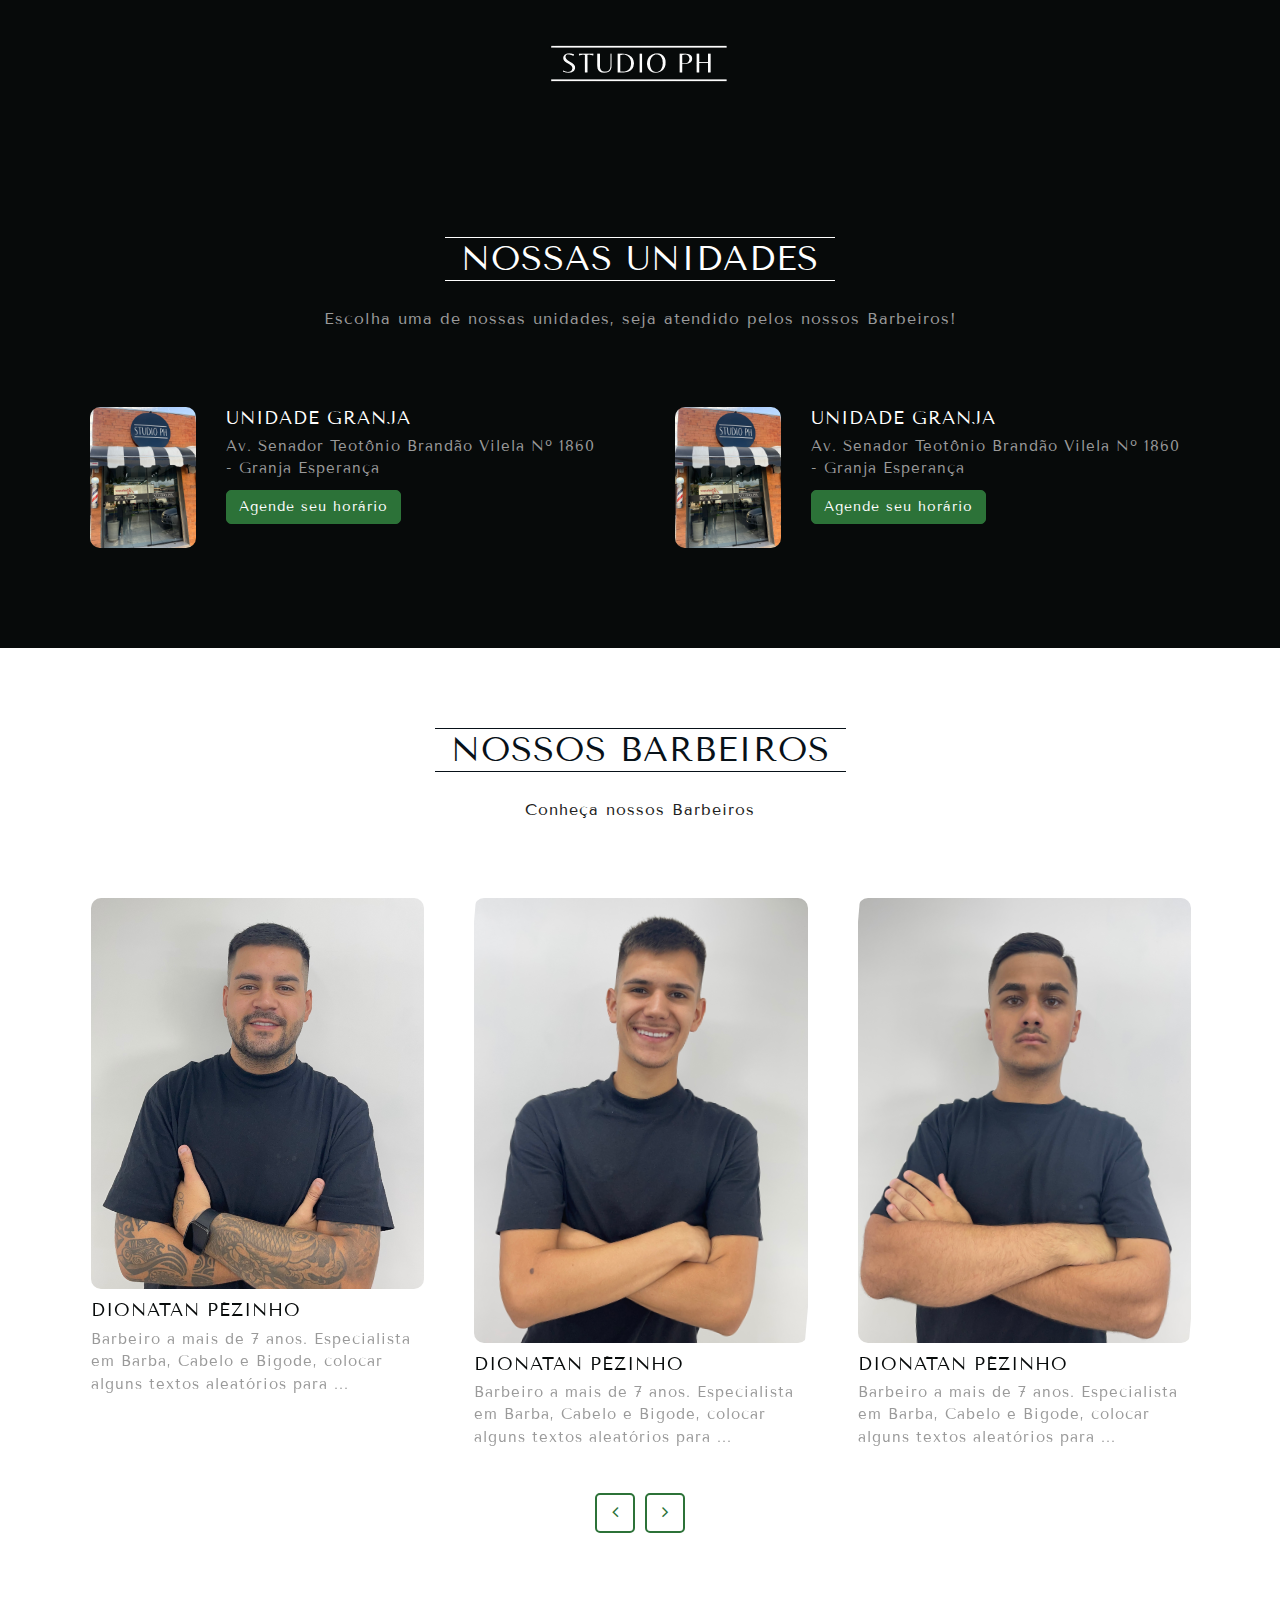
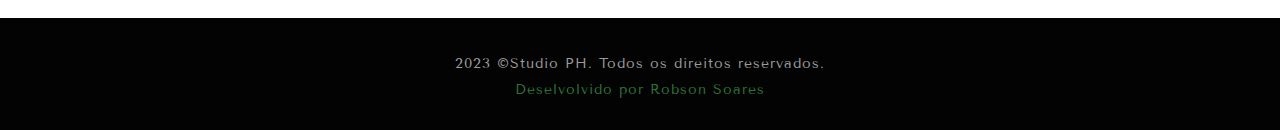
==== commit a68a6b9b: "alter" ====
--- a/studioph/index.html
+++ b/studioph/index.html
@@ -23,10 +23,10 @@
     <link rel="apple-touch-icon" href="images/apple-touch-icon.png">
 
 	<!-- Google Fonts -->
+	<link rel="preconnect" href="https://fonts.googleapis.com">
+	<link rel="preconnect" href="https://fonts.gstatic.com" crossorigin>
 	<link href="https://fonts.googleapis.com/css?family=Roboto:300,400,400i,500,700,900" rel="stylesheet"> 
-
-	<!-- Audio Player -->
-	<link rel="stylesheet" href="css/bar-ui.css" />
+	<link href="https://fonts.googleapis.com/css2?family=Tenor+Sans&display=swap" rel="stylesheet">
 
 	<!-- Custom & Default Styles -->
 	<link rel="stylesheet" href="css/font-awesome.min.css">
@@ -51,7 +51,7 @@
 	</header><!-- end header -->
 
 	<section id="home" class="parallax section first-section" data-stellar-background-ratio="0.9">
-		<video autoplay loop muted class="bg_video">
+		<video autoplay loop muted playsinline class="bg_video">
 			<source src="images/video.webm" type="video/webm">
 			<source src="images/video.mp4" type="video/mp4">
 		</video>
@@ -61,7 +61,7 @@
 	<section id="news" class="section">
 		<div class="container">
 			<div class="section-title text-center clearfix">
-				<h2>Nossas U<i>nidad</i>es</h2>
+				<h2>Nossas Unidades</h2>
 				<p>Escolha uma de nossas unidades, seja atendido pelos nossos Barbeiros!</p>
 			</div><!-- end title -->
 
@@ -115,8 +115,8 @@
 	<section id="barbers" class="section wb">
 		<div class="container">
 			<div class="section-title text-center clearfix">
-				<h2>Nossos B<i>arbeir</i>os</h2>
-				<p>The latest BTR news is up to events in our concerts here! Welcome to the BTR world!</p>
+				<h2>Nossos Barbeiros</h2>
+				<p>Conheça nossos Barbeiros</p>
 			</div><!-- end title -->
 
 			<div class="owl-carousel owl-theme hover06">
@@ -136,31 +136,43 @@
 				<div class="item-carousel">
 					<div class="blog-box">
 						<figure class="media-element">
-							<img src="images/barber1.jpg" alt="" class="img-responsive">
-						</figure><!-- end media -->
-						<div class="blog-title margin-10T">
-							<h3>Dionatan Pézinho</h3>
-							<p>Barbeiro a mais de 7 anos. Especialista em Barba, Cabelo e Bigode, colocar alguns textos aleatórios para ... </p>
-						</div><!-- end blog-title -->
-					</div><!-- end blog-box -->
-				</div><!-- end col -->
-
-				<div class="item-carousel">
-					<div class="blog-box">
-						<figure class="media-element">
-							<img src="images/barber1.jpg" alt="" class="img-responsive">
-						</figure><!-- end media -->
-						<div class="blog-title margin-10T">
-							<h3>Dionatan Pézinho</h3>
-							<p>Barbeiro a mais de 7 anos. Especialista em Barba, Cabelo e Bigode, colocar alguns textos aleatórios para ... </p>
-						</div><!-- end blog-title -->
-					</div><!-- end blog-box -->
-				</div><!-- end col -->
-
-				<div class="item-carousel">
-					<div class="blog-box">
-						<figure class="media-element">
-							<img src="images/barber1.jpg" alt="" class="img-responsive">
+							<img src="images/barber2.jpg" alt="" class="img-responsive">
+						</figure><!-- end media -->
+						<div class="blog-title margin-10T">
+							<h3>Dionatan Pézinho</h3>
+							<p>Barbeiro a mais de 7 anos. Especialista em Barba, Cabelo e Bigode, colocar alguns textos aleatórios para ... </p>
+						</div><!-- end blog-title -->
+					</div><!-- end blog-box -->
+				</div><!-- end col -->
+
+				<div class="item-carousel">
+					<div class="blog-box">
+						<figure class="media-element">
+							<img src="images/barber3.jpg" alt="" class="img-responsive">
+						</figure><!-- end media -->
+						<div class="blog-title margin-10T">
+							<h3>Dionatan Pézinho</h3>
+							<p>Barbeiro a mais de 7 anos. Especialista em Barba, Cabelo e Bigode, colocar alguns textos aleatórios para ... </p>
+						</div><!-- end blog-title -->
+					</div><!-- end blog-box -->
+				</div><!-- end col -->
+
+				<div class="item-carousel">
+					<div class="blog-box">
+						<figure class="media-element">
+							<img src="images/barber4.jpeg" alt="" class="img-responsive">
+						</figure><!-- end media -->
+						<div class="blog-title margin-10T">
+							<h3>Dionatan Pézinho</h3>
+							<p>Barbeiro a mais de 7 anos. Especialista em Barba, Cabelo e Bigode, colocar alguns textos aleatórios para ... </p>
+						</div><!-- end blog-title -->
+					</div><!-- end blog-box -->
+				</div><!-- end col -->
+
+				<div class="item-carousel">
+					<div class="blog-box">
+						<figure class="media-element">
+							<img src="images/barber5.jpeg" alt="" class="img-responsive">
 						</figure><!-- end media -->
 						<div class="blog-title margin-10T">
 							<h3>Dionatan Pézinho</h3>
--- a/studioph/style.css
+++ b/studioph/style.css
@@ -92,6 +92,7 @@
     font-weight: 400;
     background-color: #121212;
     letter-spacing: 1px;
+    font-family: 'Tenor Sans', sans-serif;
 }
 
 body.boxed-layout {
@@ -115,33 +116,6 @@
 ol li,
 ul li {
     margin-bottom: 5px;
-}
-
-p,
-body,
-a h1,
-a h2,
-a h3,
-a h4,
-a h5,
-a h6,
-h1 a,
-h2 a,
-h3 a,
-h4 a,
-h5 a,
-h6 a,
-h1,
-h2,
-h3,
-h4,
-h5,
-h6,
-.h1,
-.h2,
-.h3,
-.h4 {
-    font-family: 'Roboto', sans-serif;
 }
 
 blockquote {
@@ -409,7 +383,8 @@
 .first-section {
     z-index: 1;
     position: relative;
-    padding: 20em 0;
+    padding: 0;
+    height: 44em;
 }
 
 .index-image-overlay {
@@ -457,14 +432,19 @@
 }
 
 .section-title h2 {
+    display: inline-block;
     font-size: 34px;
     padding: 0;
     margin: 0 0 30px;
-    font-weight: 900;
-    font-family: 'the_frontmanregular';
+    text-transform: uppercase;
+    font-family: 'Tenor Sans', sans-serif;
     line-height: 1;
     letter-spacing: 1px;
     color: rgba(255, 255, 255, 1);
+    border-color: #ffffff;
+    border-top: 1px solid;
+    border-bottom: 1px solid;
+    padding: 4px 16px;
 }
 
 .section-title p {
@@ -1472,7 +1452,7 @@
     }
     .section-title h2,
     .customtitle h2 {
-        font-size: 18px;
+        font-size: 22px;
     }
     .header .container {
         width: 100%;
@@ -1506,15 +1486,13 @@
 }
 
 .bg_video{
-	position: absolute; 
-	right: 0; 
-	bottom: 0;
-	min-width: 100%; 
-	min-height: 100%;
-	width: auto; 
-	height: auto; 
+	position: relative; 
+	width: 100%; 
+	height: 100%; 
 	z-index: -1000;
 	background-size: cover; 
+    object-fit: cover;
+    object-position: top;
 }
 
 .margin-10T{
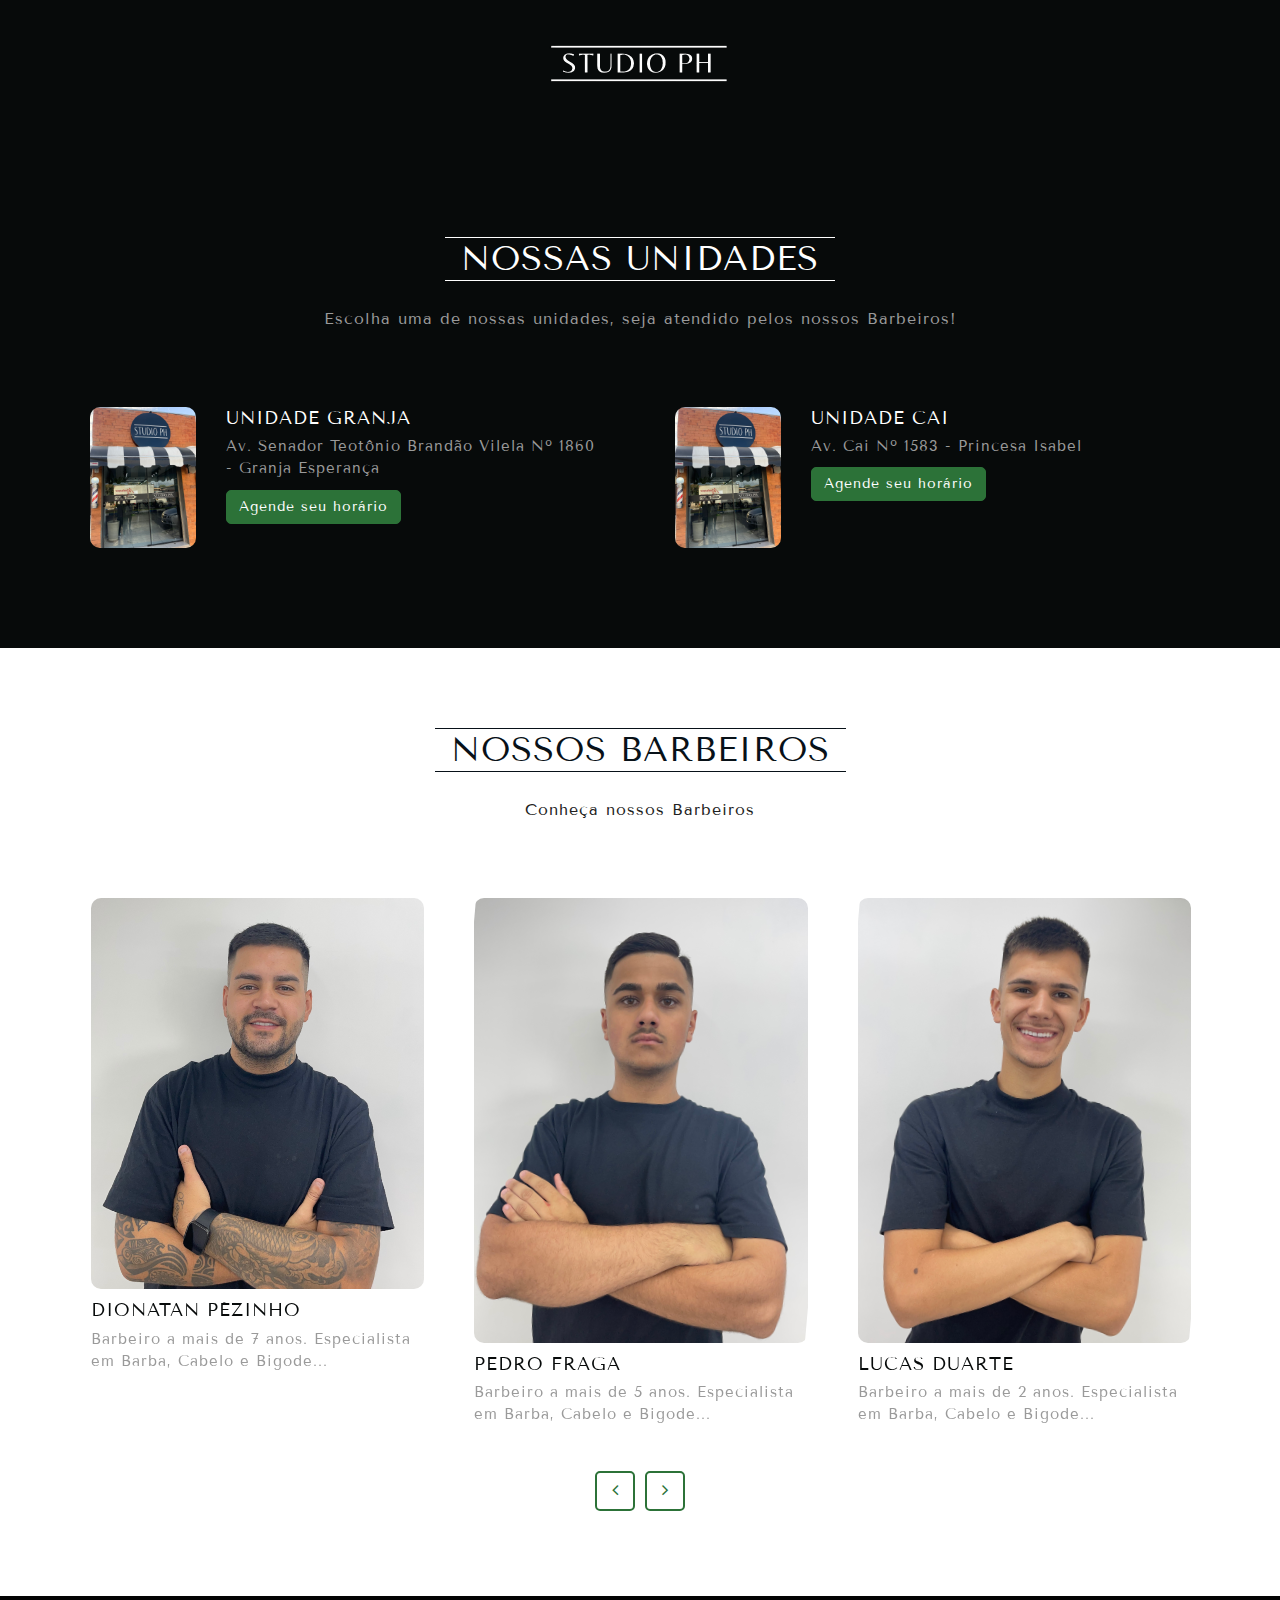
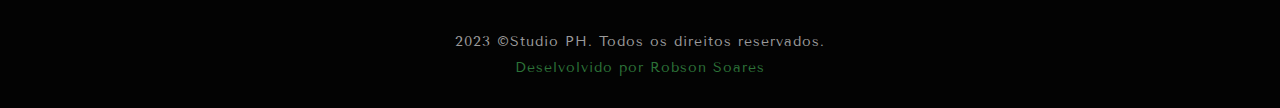
==== commit 06148511: "alter" ====
--- a/studioph/index.html
+++ b/studioph/index.html
@@ -76,10 +76,10 @@
 							</div>
 							<div class="col-xs-7 col-sm-9">
 								<div class="blog-title">
-									<h3><a href="https://agendeonline.salonsoft.com.br/studio_ph?fbclid=PAAabFW-FIg0_SHyxx6SvVLTkPXrByOfMKv4_wmR1Is1HJS5_lkJLbxW7Bxr4_aem_AcVqrc0PLu6qB4GMJWZN9Q8b_1GUtmAWdJSnYdQrUnVmJUxEvUhLp-rUyqEkeGDjxdk" 
+									<h3><a href="https://agendeonline.salonsoft.com.br/studio_phgranja" 
 										title="Unidade Granja" target="_blank">Unidade Granja</a></h3>
 									<p>Av. Senador Teotônio Brandão Vilela Nº 1860 - Granja Esperança</p>
-									<a href="https://agendeonline.salonsoft.com.br/studio_ph?fbclid=PAAabFW-FIg0_SHyxx6SvVLTkPXrByOfMKv4_wmR1Is1HJS5_lkJLbxW7Bxr4_aem_AcVqrc0PLu6qB4GMJWZN9Q8b_1GUtmAWdJSnYdQrUnVmJUxEvUhLp-rUyqEkeGDjxdk" 
+									<a href="https://agendeonline.salonsoft.com.br/studio_phgranja" 
 										title="Agende seu horário" class="btn btn-primary" target="_blank">Agende seu horário</a>
 								</div><!-- end blog-title -->
 							</div>
@@ -97,10 +97,10 @@
 							</div>
 							<div class="col-xs-7 col-sm-9">
 								<div class="blog-title">
-									<h3><a href="https://agendeonline.salonsoft.com.br/studio_ph?fbclid=PAAabFW-FIg0_SHyxx6SvVLTkPXrByOfMKv4_wmR1Is1HJS5_lkJLbxW7Bxr4_aem_AcVqrc0PLu6qB4GMJWZN9Q8b_1GUtmAWdJSnYdQrUnVmJUxEvUhLp-rUyqEkeGDjxdk" 
-										title="Unidade Granja" target="_blank">Unidade Granja</a></h3>
-									<p>Av. Senador Teotônio Brandão Vilela Nº 1860 - Granja Esperança</p>
-									<a href="https://agendeonline.salonsoft.com.br/studio_ph?fbclid=PAAabFW-FIg0_SHyxx6SvVLTkPXrByOfMKv4_wmR1Is1HJS5_lkJLbxW7Bxr4_aem_AcVqrc0PLu6qB4GMJWZN9Q8b_1GUtmAWdJSnYdQrUnVmJUxEvUhLp-rUyqEkeGDjxdk" 
+									<h3><a href="https://agendeonline.salonsoft.com.br/studiophunidadecai" 
+										title="Unidade Granja" target="_blank">Unidade Cai</a></h3>
+									<p>Av. Cai Nº 1583 - Princesa Isabel</p>
+									<a href="https://agendeonline.salonsoft.com.br/studiophunidadecai" 
 										title="Agende seu horário" class="btn btn-primary" target="_blank">Agende seu horário</a>
 								</div><!-- end blog-title -->
 							</div>
@@ -128,7 +128,19 @@
 						</figure><!-- end media -->
 						<div class="blog-title margin-10T">
 							<h3>Dionatan Pézinho</h3>
-							<p>Barbeiro a mais de 7 anos. Especialista em Barba, Cabelo e Bigode, colocar alguns textos aleatórios para ... </p>
+							<p>Barbeiro a mais de 7 anos. Especialista em Barba, Cabelo e Bigode... </p>
+						</div><!-- end blog-title -->
+					</div><!-- end blog-box -->
+				</div><!-- end col -->
+
+				<div class="item-carousel">
+					<div class="blog-box">
+						<figure class="media-element">
+							<img src="images/barber3.jpg" alt="" class="img-responsive">
+						</figure><!-- end media -->
+						<div class="blog-title margin-10T">
+							<h3>Pedro Fraga</h3>
+							<p>Barbeiro a mais de 5 anos. Especialista em Barba, Cabelo e Bigode... </p>
 						</div><!-- end blog-title -->
 					</div><!-- end blog-box -->
 				</div><!-- end col -->
@@ -139,32 +151,8 @@
 							<img src="images/barber2.jpg" alt="" class="img-responsive">
 						</figure><!-- end media -->
 						<div class="blog-title margin-10T">
-							<h3>Dionatan Pézinho</h3>
-							<p>Barbeiro a mais de 7 anos. Especialista em Barba, Cabelo e Bigode, colocar alguns textos aleatórios para ... </p>
-						</div><!-- end blog-title -->
-					</div><!-- end blog-box -->
-				</div><!-- end col -->
-
-				<div class="item-carousel">
-					<div class="blog-box">
-						<figure class="media-element">
-							<img src="images/barber3.jpg" alt="" class="img-responsive">
-						</figure><!-- end media -->
-						<div class="blog-title margin-10T">
-							<h3>Dionatan Pézinho</h3>
-							<p>Barbeiro a mais de 7 anos. Especialista em Barba, Cabelo e Bigode, colocar alguns textos aleatórios para ... </p>
-						</div><!-- end blog-title -->
-					</div><!-- end blog-box -->
-				</div><!-- end col -->
-
-				<div class="item-carousel">
-					<div class="blog-box">
-						<figure class="media-element">
-							<img src="images/barber4.jpeg" alt="" class="img-responsive">
-						</figure><!-- end media -->
-						<div class="blog-title margin-10T">
-							<h3>Dionatan Pézinho</h3>
-							<p>Barbeiro a mais de 7 anos. Especialista em Barba, Cabelo e Bigode, colocar alguns textos aleatórios para ... </p>
+							<h3>Lucas Duarte</h3>
+							<p>Barbeiro a mais de 2 anos. Especialista em Barba, Cabelo e Bigode... </p>
 						</div><!-- end blog-title -->
 					</div><!-- end blog-box -->
 				</div><!-- end col -->
@@ -175,8 +163,8 @@
 							<img src="images/barber5.jpeg" alt="" class="img-responsive">
 						</figure><!-- end media -->
 						<div class="blog-title margin-10T">
-							<h3>Dionatan Pézinho</h3>
-							<p>Barbeiro a mais de 7 anos. Especialista em Barba, Cabelo e Bigode, colocar alguns textos aleatórios para ... </p>
+							<h3>Matheus</h3>
+							<p>Barbeiro a mais de 2 anos. Especialista em Barba, Cabelo e Bigode... </p>
 						</div><!-- end blog-title -->
 					</div><!-- end blog-box -->
 				</div><!-- end col -->
